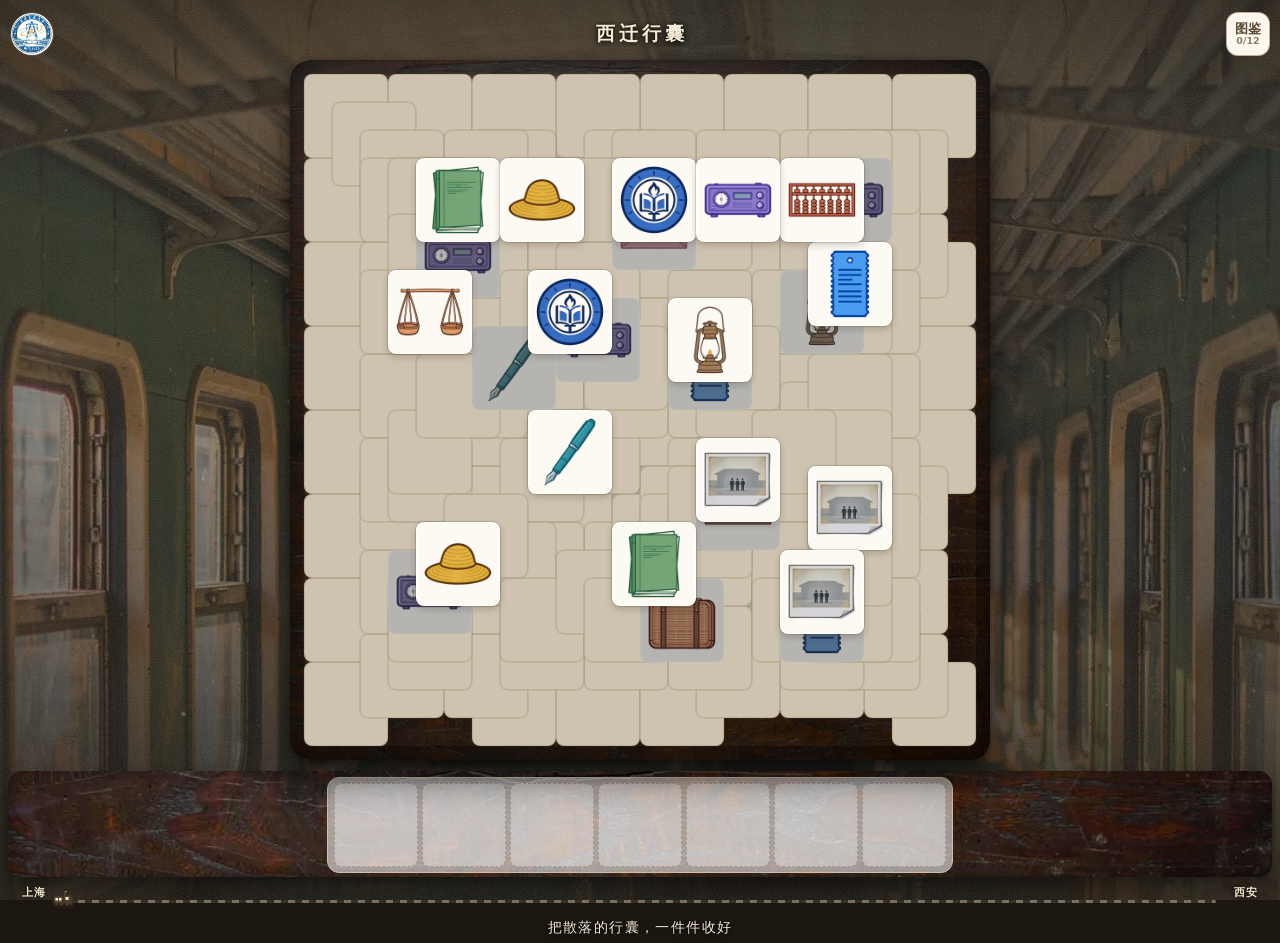
==== game/index.html @ 33beeb0f "牌面加一圈贴合物品的主色描边（从插画里取主色写入 ink 字段，近白的自动压暗）；用 inset box-shadow 实现不改变牌位；版本 v17" ====
<!DOCTYPE html>
<html lang="zh-CN">
<head>
  <meta charset="UTF-8">
  <!-- 手机竖屏优先：宽度自适应，禁止放大缩小导致的诡异布局 -->
  <meta name="viewport" content="width=device-width, initial-scale=1.0, viewport-fit=cover">
  <meta name="theme-color" content="#f3ece2">
  <title>西迁行囊 · 三消小游戏</title>
  <!-- 相对路径引用，所以双击 index.html（file://）和放到静态托管上都能用 -->
  <link rel="stylesheet" href="style.css?v=2026-10-11-17">
</head>
<body>

  <!-- ============ 背景层：车厢照片 + 压暗 ============
       固定铺满整个视口（position: fixed），所以内容再多也不会把照片拉变形。
       两层分开写：photo 放照片，veil 放压暗渐变。
       都 pointer-events: none，不挡操作。 -->
  <div id="scene" aria-hidden="true">
    <div id="scenePhoto"></div>
    <div id="sceneVeil"></div>
  </div>

  <!-- ============ 氛围层：飘尘（JS 生成）============ -->
  <div id="atmos" aria-hidden="true"></div>

  <!-- ============ 页面主体：背景图 + 内容 都放在这一层里 ============
       这样背景可以用绝对定位铺满「内容区」，而不是铺满整个视口 ——
       车厢那种长透视图铺满整屏时，中间会被拉得很怪。 -->
  <div id="page">

  <!-- 顶部一行：左班徽 / 中标题 / 右图鉴按钮 -->
  <div id="topBar">
    <!-- 班级班徽（放 assets/class-badge.jpg；想换成别的图改 src 即可） -->
    <img id="classBadge" class="top-badge" src="assets/class-badge.jpg" alt="电气 2615 班徽" draggable="false">

    <h1 id="gameTitle" class="top-title">西迁行囊</h1>

    <button type="button" id="codexBtn" class="top-codex" title="西迁行囊图鉴">
      <span class="codex-btn-label">图鉴</span>
      <!-- 计数由 game.js 按 TILES.length 算好填进来，所以这里不写死 -->
      <span class="codex-btn-num" id="codexCount">0</span>
    </button>
  </div>

  <main id="app">
    <!-- 牌堆区，两层：
           #stage = 木质桌面（有内边距，四周露出木纹）
           #board = 牌的定位容器（和棋盘严格等大，牌都塞在这里面）
         牌是绝对定位的 DOM 节点，坐标按「格」算。 -->
    <div id="stage">
      <div id="board" aria-label="牌堆"></div>
    </div>

    <!-- 下方卡槽：按关卡配置的格子数（默认 7），按点击顺序从左往右排 -->
    <div id="slotsBar">
      <div id="slots" aria-label="卡槽"></div>
    </div>

    <!-- ============ 旅程进度条：上海 → 西安 ============
         每消掉一组牌，小火车往前挪一点；通关时鸣笛抵达。
         把「收集行李」变成「走完西迁路」，是主题沉浸感的主要来源。
         进度由 game.js 更新，这里只给结构。 -->
    <div id="journey" aria-label="西迁路程">
      <span class="journey-stop from">上海</span>
      <span class="journey-stop to">西安</span>
      <div id="journeyTrack"></div>
      <div id="journeyFill"></div>
      <div id="journeyTrain" aria-hidden="true">
        <!-- 一颗小火车头图标 -->
        <svg viewBox="0 0 44 30" fill="none" xmlns="http://www.w3.org/2000/svg">
          <rect x="2" y="11" width="17" height="12" rx="2" fill="#5a4a33"/>
          <rect x="5" y="14" width="5" height="5" rx="1" fill="#f3ece2"/>
          <rect x="12" y="14" width="5" height="5" rx="1" fill="#f3ece2"/>
          <rect x="21" y="9" width="16" height="14" rx="2" fill="#4a3d2a"/>
          <rect x="25" y="12" width="6" height="6" rx="1" fill="#f3ece2"/>
          <rect x="22" y="3" width="4" height="6" rx="1" fill="#4a3d2a"/>
          <circle cx="24" cy="2" r="2.4" fill="#5a4a33" opacity="0.6"/>
          <rect x="1" y="22" width="37" height="2.6" rx="1.2" fill="#4a3d2a"/>
          <circle cx="7" cy="26" r="3.2" fill="#4a3d2a"/>
          <circle cx="17" cy="26" r="3.2" fill="#4a3d2a"/>
          <circle cx="29" cy="26" r="3.6" fill="#4a3d2a"/>
          <circle cx="37" cy="26" r="2.6" fill="#4a3d2a"/>
          <!-- 车头冒的金色小火星，表示在往前走 -->
          <circle cx="26" cy="1" r="1.6" fill="#e8b23a" opacity="0.85"/>
        </svg>
      </div>
    </div>

    <!-- 主题小字：呼应一下主题，也把牌堆和下面的元素分开 -->
    <div id="subtitle">
      <p class="subtitle-sub">把散落的行囊，一件件收好</p>
    </div>

    <!-- 底部不再放「重新开始」按钮：
         去掉它之后主体才能整体居中，画面更干净。
         需要重开时：输掉/通关的弹窗里都有「再来一局」；
         中途想重开，刷新页面即可（进度本来就存在 sessionStorage 里）。 -->
  </main>

  </div><!-- /#page -->

  <!-- ============ 消牌知识点提示条（自动消失，不挡操作） ============ -->
  <div id="tipbar" class="tipbar" aria-live="polite">
    <span class="tipbar-tag">西迁知识点</span>
    <span id="tipText"></span>
  </div>

  <!-- ============ 在微信 / QQ 里打开时的引导遮罩 ============
       现实：微信和 QQ 的内置浏览器【不允许】网页自动跳到外部浏览器（scheme 被拦），
       而且它们的菜单位置各家版本都不一样（QQ 的部分版本右上角就没有「···」），
       所以给「点某个按钮」的固定引导是不靠谱的。
       这里改成【复制链接 + 把链接显示出来】：
         ① 点「复制链接」→ 复制成功就提示，失败就把链接显示出来让用户长按复制；
         ② 链接始终显示在下面，用户也可以长按手动选。
       点过按钮、或点了「就在这儿玩」之后就不再弹（存在 sessionStorage）。 -->
  <div id="escapeOverlay" class="modal" role="dialog" aria-modal="true">
    <div class="modal-card escape-card">
      <h2 id="escapeTitle">建议用浏览器打开</h2>
      <p id="escapeLead" class="escape-lead"></p>
      <p id="escapeHowto" class="escape-howto"></p>
      <p id="escapeUrl" class="escape-url" tabindex="0"></p>
      <p id="escapeHint" class="escape-hint"></p>
      <button type="button" id="escapeCopyBtn" class="btn btn-primary">复制链接</button>
      <button type="button" id="escapeSkipBtn" class="btn escape-skip">就在这儿玩</button>
    </div>
  </div>

  <!-- ============ 输 / 赢 / 答题复活 弹窗 ============ -->
  <div id="modal" class="modal" role="dialog" aria-modal="true">
    <div class="modal-card">
      <h2 id="modalTitle">提示</h2>
      <p id="modalHint"></p>

      <!-- 答题区：只有「答题复活」时才显示 -->
      <div id="quizBox" class="quiz-box" hidden>
        <p id="quizQuestion" class="quiz-question"></p>
        <div id="quizOptions" class="quiz-options"></div>
        <p id="quizResult" class="quiz-result"></p>
      </div>

      <button type="button" id="modalButton" class="btn btn-primary">再来一局</button>
    </div>
  </div>

  <!-- ============ 图鉴：全部物品（图片 + 名称 + 是否已解锁） ============ -->
  <!-- 用「右上角叉号」关闭，底部不放按钮；整页不可滚动（内容一屏放得下） -->
  <div id="codexModal" class="modal" role="dialog" aria-modal="true">
    <div class="modal-card codex-card">
      <button type="button" id="codexCloseBtn" class="modal-close" aria-label="关闭图鉴">×</button>
      <h2>西迁行囊图鉴</h2>
      <p class="codex-sub" id="codexSub">消除 3 张相同物品，即可解锁它的故事</p>
      <div id="codexGrid" class="codex-grid"></div>
    </div>
  </div>

  <!-- ============ 单个物品详情：图片 + 知识点 + 详细介绍 ============ -->
  <div id="detailModal" class="modal" role="dialog" aria-modal="true">
    <div class="modal-card detail-card">
      <button type="button" id="detailCloseBtn" class="modal-close" aria-label="关闭">×</button>
      <div id="detailPic" class="detail-pic"></div>
      <h2 id="detailTitle">物品</h2>
      <p id="detailKnowledge" class="detail-knowledge"></p>
      <p id="detailBody" class="detail-body"></p>
    </div>
  </div>

  <script src="tile-story.js?v=2026-10-11-17"></script>
  <script src="stats-config.js?v=2026-10-11-17"></script>
  <script src="stats.js?v=2026-10-11-17"></script>
  <script src="sfx.js?v=2026-10-11-17"></script>
  <script src="game.js?v=2026-10-11-17"></script>
  <!-- fx.js 放最后：它要在 game.js 定义完、页面元素都在之后再挂动效 -->
  <script src="fx.js?v=2026-10-11-17"></script>
</body>
</html>
---- game/style.css ----
/* ============================================================================
 * 西迁主题 · 羊了个羊式三消小游戏（第一版：框架版）样式
 * ----------------------------------------------------------------------------
 * 布局要点：
 *   1. 手机竖屏优先，宽度自适应，绝不出现横向滚动条（overflow-x: hidden + 尺寸由 JS 算）。
 *   2. 牌堆是 24×24 的虚拟棋盘，每张牌占 3×3 格，位置全部由整数格坐标算出。
 *   3. 每张牌都是普通 DOM 节点（div），不是 Canvas 画出来的，
 *      所以后期同学想换成图片，只要在 game.js 的 TILES 里填 img 就行。
 * ==========================================================================*/

/* ---------- 全局变量：--cell / --board / --slot 由 game.js 在运行时按屏幕算好 ---------- */
:root {
  /* --vh 由 game.js 写入「真实可见高度」。
     单独开一个变量是为了绕开各浏览器 100vh 口径不一致的老问题 ——
     手机自带浏览器和 QQ/微信内置 WebView 上报的视口高度能差几十像素。 */
  --vh: 100vh;
  --cell: 16px;                      /* 一个虚拟格子的边长（运行时覆盖） */
  --board: 384px;                    /* 棋盘总边长 = cell × 24 */
  --slot: 16px;                      /* 卡槽里一格的边长 */
  --slot-tile: 48px;                 /* 卡槽里一张牌的边长 = slot × 3 */
  --slots: 7;                        /* 卡槽格子数 */
  --font-board: 14px;
  --font-slot: 14px;

  --bg: #f3ece2;
  --bg-2: #e6dccd;
  --ink: #3b3226;
  --ink-soft: #8a7d69;
  --line: #cdbfa8;
  --accent: #b5563f;
}

* { box-sizing: border-box; }

html, body {
  margin: 0;
  padding: 0;
}

html {
  height: 100%;
}

body {
  /* 手机上不出现横向滚动条 */
  overflow-x: hidden;
  /* 底色改深：背景马上要换成实拍车厢照片，浅奶油底会显脏
     （照片加载前的一瞬间也会闪一下深色，比闪白舒服） */
  background: #1c1710;
  color: var(--ink);
  font-family: "PingFang SC", "Hiragino Sans GB", "Microsoft YaHei", "Heiti SC", system-ui, sans-serif;
  -webkit-text-size-adjust: 100%;
  -webkit-tap-highlight-color: transparent;
  display: flex;
  flex-direction: column;
  /* 用「真实可见高度」，不用 100%（各浏览器口径不一，QQ 内置浏览器尤其明显） */
  min-height: var(--vh, 100vh);
  /* 底部给手机「小白条」和内置浏览器工具栏留安全距离 */
  padding-bottom: env(safe-area-inset-bottom, 0px);
  /* 允许纵向滚动（屏幕特别矮时），但不会横向滚 */
  overflow-y: auto;
}

/* ---------- 顶部一行：左班徽 / 中标题 / 右图鉴按钮 ----------
 * 布局用「两侧固定宽度 + 中间自适应」：
 *   班徽和按钮都是 44×44，所以 title 只要 text-align:center 就正好落在屏幕正中，
 *   不会因为左右内容宽度不同而偏。
 * ------------------------------------------------------------------------ */
#topBar {
  flex: 0 0 auto;
  display: flex;
  align-items: center;
  gap: 8px;
  /* 留白收窄到 12px：背景换成实拍照片后，多露一点背景更沉浸 */
  padding: 12px 10px 2px;
}

/* 班徽：和右边的图鉴按钮同尺寸，形成对称 */
.top-badge {
  flex: 0 0 auto;
  width: 44px;
  height: 44px;
  border-radius: 50%;
  object-fit: cover;
  display: block;
  /* 班徽是蓝金配色，和页面的奶油底色不一个色系。
     这里做两件轻处理，让它融进背景但不失去「徽章」的质感：
       · 轻微降饱和 + 加一点点暖（sepia），让蓝不那么跳
       · 加一圈极淡的暖色描边，把它和背景分开，免得糊在一起
     想让它更鲜艳：把 saturate 调回 1、sepia 调回 0。 */
  filter: saturate(0.85) sepia(0.12) brightness(0.99);
  border: 1px solid rgba(140, 118, 86, 0.30);
  box-shadow: 0 1px 4px rgba(90, 74, 51, 0.16);
}

.top-title {
  flex: 1 1 auto;
  margin: 0;
  min-width: 0;
  text-align: center;
  font-size: 19px;
  font-weight: 700;
  letter-spacing: 0.20em;
  /* 用了 letter-spacing 后最后一个字右边会多出间距，补一个同等 text-indent 保持居中 */
  text-indent: 0.20em;
  /* 深色照片背景上改暖白 + 阴影 */
  color: #f6ecd6;
  text-shadow: 0 2px 10px rgba(0, 0, 0, 0.85), 0 0 3px rgba(0, 0, 0, 0.6);
  white-space: nowrap;
  overflow: hidden;
  text-overflow: ellipsis;
}

/* 图鉴按钮：做成方形，尺寸和班徽完全一致 */
.top-codex {
  flex: 0 0 auto;
  width: 44px;
  height: 44px;
  display: flex;
  flex-direction: column;
  align-items: center;
  justify-content: center;
  gap: 1px;
  padding: 0;
  font-family: inherit;
  border-radius: 12px;
  color: #5a4a33;
  background: #fdf8ee;
  border: 1px solid rgba(140, 118, 86, 0.55);
  box-shadow: 0 1px 3px rgba(90, 74, 51, 0.14);
  cursor: pointer;
  touch-action: manipulation;
}
.top-codex:active { transform: translateY(1px); }

.top-codex .codex-btn-label {
  font-size: 13px;
  font-weight: 700;
  line-height: 1;
}

.top-codex .codex-btn-num {
  font-size: 9.5px;
  font-weight: 600;
  line-height: 1;
  color: #8a7d69;
}

/* ---------- 主体：吃掉顶栏之下的剩余空间，卡片区在其中垂直居中 ---------- */
#app {
  /* flex: 1 1 auto —— 这是居中的前提。
   * 它让 #app 拿到「#page 高度 − 顶栏高度」的确定空间，
   * 于是 justify-content: center 才真的有东西可以分配。
   * （若写成 0 0 auto，高度就等于内容高度，居中写多少都不生效。） */
  flex: 1 1 auto;
  display: flex;
  flex-direction: column;
  align-items: center;
  justify-content: center;
  padding: 0 8px 6px;
}

/* ---------- 牌堆区（24×24 虚拟棋盘） ---------- */
#stage {
  position: relative;
  width: var(--board);
  height: var(--board);
  margin: 2px auto 8px;    /* 下面留一点，牌堆整体就偏上 */
  /* 棋盘底纹：格子淡淡的线，帮助看清「谁压着谁」都落在格线上 */
  background-image:
    linear-gradient(to right, rgba(120, 105, 80, 0.10) 1px, transparent 1px),
    linear-gradient(to bottom, rgba(120, 105, 80, 0.10) 1px, transparent 1px);
  background-size: var(--cell) var(--cell);
  background-position: -1px -1px; /* 让格线落在整格边界上 */
  background-color: rgba(255, 255, 255, 0.28);
  border-radius: 10px;
  /* 牌最多只占 24 格，这里裁掉描边溢出的一点点，保证页面绝对不出现横向滚动条 */
  overflow: hidden;
}

/* ---------- 牌堆和按钮之间的空隙：放一句主题小字 ---------- */
/* 小字只占自己那点高度，紧跟在卡槽下面（不抢剩余空间）。
   剩余高度全部留给底部按钮区 → 按钮稳在屏幕底部，小字也就贴近牌堆了。 */
#subtitle {
  flex: 0 0 auto;
  display: flex;
  flex-direction: column;
  align-items: center;
  padding: 4px 0 0;
}

#subtitle .subtitle-sub {
  margin: 0;
  font-size: 14px;
  letter-spacing: 0.10em;
  /* 深色照片背景上，原来的深棕字看不清 → 改成暖白 + 阴影 */
  color: #f2e8d4;
  text-shadow: 0 2px 8px rgba(0, 0, 0, 0.8), 0 0 2px rgba(0, 0, 0, 0.6);
}

/* ---------- 一张牌 ---------- */
.tile {
  border-radius: 8px;
  display: flex;
  align-items: center;
  justify-content: center;
  overflow: hidden;
  cursor: pointer;
  user-select: none;
  -webkit-user-select: none;
  /* 牌面：白底 + 描边 + 投影，堆叠时层次清楚。
     注意：描边用 box-shadow 而不是 outline —— outline 会画在盒子外面，
     靠边的牌就会把页面撑出横向滚动条。 */
  background: #fff;
  border: 1px solid rgba(255, 255, 255, 0.92);
  box-shadow: 0 0 0 1px rgba(60, 45, 25, 0.16), 0 2px 4px rgba(60, 45, 25, 0.20);
  transition: opacity 0.12s linear, transform 0.12s ease-out;
  touch-action: manipulation;
  will-change: opacity;
  box-sizing: border-box;
}

.tile.on-board {
  position: absolute;
  padding: 2px;
}

/* 牌上的文字（占位素材用） */
.tile-label {
  font-size: var(--font-board);
  font-weight: 700;
  line-height: 1.02;
  color: #fff;
  text-shadow: 0 1px 2px rgba(0, 0, 0, 0.35);
  text-align: center;
  letter-spacing: 0;
  padding: 0;
  pointer-events: none;  /* 点击永远交给 .tile 本身 */
  word-break: break-all;
  /* 名字太长的（三个字）允许缩一点，别把牌面撑破 */
  max-width: 100%;
}

/* 以后换成真实图片时用的样式（img 有值就走这条路） */
.tile-img {
  width: 100%;
  height: 100%;
  object-fit: contain;
  pointer-events: none;
  display: block;
}

/* ---------- 有真实图片的牌 ----------
 * 牌面改成【图片铺满整张牌】：
 *   · 去掉 2px 内边距 —— 插画自己带圆形/方形外形轮廓，再缩一圈会显小
 *   · object-fit: contain 保证不裁切不变形（图片是 512×512 正方形，牌也是方的）
 *   · 底色留白，让插画的描边和牌的圆角自然过渡，看起来像一张印好的卡片
 * 没图的牌（理论上不会有了）仍然走「色块 + 文字」那条路。 */
.tile.has-img {
  padding: 0;
  background: #fdfaf3;
  /* 【一圈贴合物品颜色的描边】
   * 颜色由 JS 按物品本色写进 --tile-ink（见 createTileNode）。
   * 用 inset 的 box-shadow 而不是 border ——
   * border 会改变盒子尺寸，牌的坐标是按格算的，会错位；
   * box-shadow 不占空间，牌位一点不动。
   * 三层叠起来：
   *   内圈 2px 本色   → 这一圈的"标识"作用
   *   细描边          → 把色圈和纸白底分开，颜色更"跳"
   *   下投影          → 保留原来的立体感 */
  box-shadow:
    inset 0 0 0 2px var(--tile-ink, rgba(140, 122, 95, 0.45)),
    0 0 0 1px rgba(70, 55, 35, 0.28),
    0 2px 4px rgba(60, 45, 25, 0.22);
}
.tile.has-img .tile-img {
  /* 插画本身在画布里只占约 80%，再留 5% 内边距就显小了。
   * 这里放大到 104%、边距收到 1%，让图案把牌面撑满；
   * 保留 1% 是为了防止圆形插画（校徽）的边缘被牌的圆角切掉。 */
  padding: 1%;
  transform: scale(1.04);
  box-sizing: border-box;
}
/* ---------- 有插画的牌 + 半透明档 ----------
 * 原来是「淡色底 + 图案」叠在一起，插画和色底互相干扰，看着发糊。
 * 现在改成：有插画的牌在「快能点」这档【只用图案变暗】表达，
 * 底下的色底直接不画 —— 插画本身已经足够辨认，
 * 玩家仍然能看出"这是什么、还差一步"，但画面干净得多。
 * （牌背那一档照旧把图案整个藏掉，见下面的 .deep-blocked） */
.tile.has-img.blocked {
  opacity: 1;
  filter: brightness(0.72) saturate(0.55);
  background: #fdfaf3 !important;
}

/* ---------- 被压住的牌：分两档，都是为了「一眼看出点不了 + 画面不乱」 ---------- */

/* 第一档：只被 1 张牌压住 → 半透明
   还看得清是什么图案，玩家能提前规划；但明显暗下去，一眼知道现在点不了。 */
.tile.blocked {
  opacity: 0.82;
  filter: grayscale(0.15) brightness(0.97);
  box-shadow: none;
  cursor: not-allowed;
  pointer-events: none;
}

/* 第二档：被 2 张以上压住 → 素色牌背
   图案和文字全部盖掉，只留一块比棋盘背景【略深一点】的暖色方块。
   为什么不用深色：深色牌背一下就把画面压黑了，很突兀；
   跟背景同一色系、只深一档，才像「盖住的牌」而不是「挖了个洞」。
   注意必须完全不透明 —— 半透明的话底下的牌会透上来，一层层糊成一片。 */
.tile.deep-blocked {
  opacity: 1 !important;
  filter: none;
  background: #cec3af !important;                        /* 比棋盘底 #f3ece2 深一档 */
  border: 1px solid rgba(140, 122, 95, 0.28);
  box-shadow: 0 0 0 1px rgba(120, 104, 80, 0.14);
  cursor: not-allowed;
  pointer-events: none;
}
/* 牌背上的图案/文字：直接隐形 */
.tile.deep-blocked .tile-label,
.tile.deep-blocked .tile-img {
  visibility: hidden;
}

/* 在卡槽里的牌 */
.tile.in-slot {
  position: relative;
  width: var(--slot-tile);
  height: var(--slot-tile);
  flex: 0 0 auto;
  padding: 2px;
  cursor: default;
}

/* 消掉时的小动画（很轻，不做复杂动画） */
.tile.clearing {
  transform: scale(0.55);
  opacity: 0;
}

/* ---------- 卡槽区：7 格 ---------- */
#slotsBar {
  flex: 0 0 auto;
  margin-top: 2px;                /* 只占自己那点高度，剩余高度交给下面的小字区 */
  width: 100%;
  /* 卡槽也放在木桌上：和牌堆用同一张木纹，视觉上是一张桌子 */
  background-color: #4a3320;
  background-image: url("assets/table-wood.webp");
  background-size: cover;
  background-position: center 65%;
  border-radius: 14px;
  box-shadow: 0 8px 18px rgba(0, 0, 0, 0.45), inset 0 0 22px rgba(0, 0, 0, 0.4);
  display: flex;
  flex-direction: column;
  align-items: center;
  justify-content: center;
  padding: 6px 0 4px;
}

#slots {
  display: flex;
  flex-wrap: nowrap;
  align-items: center;
  justify-content: center;
  gap: 4px;
  padding: 5px 6px;
  background: rgba(255, 255, 255, 0.55);
  border: 1px solid var(--line);
  border-radius: 12px;
  box-shadow: 0 2px 6px rgba(60, 45, 25, 0.10);
  /* 7 格固定宽度，随格子大小缩放，永远不撑破屏幕 */
  width: calc(var(--slot-tile) * var(--slots) + 4px * (var(--slots) - 1) + 14px);
  max-width: 100%;
}

/* 卡槽里的空位（虚线小方块），让玩家知道还剩几格 */
.slot-placeholder {
  flex: 0 0 auto;
  width: var(--slot-tile);
  height: var(--slot-tile);
  border: 1px dashed rgba(120, 105, 80, 0.45);
  border-radius: 8px;
  background: rgba(255, 255, 255, 0.35);
}



.btn {
  /* 可点区域不小于 44×44 像素 */
  min-height: 44px;
  min-width: 132px;
  padding: 10px 22px;
  font-size: 16px;
  font-family: inherit;
  font-weight: 600;
  color: #fff;
  background: var(--accent);
  border: none;
  border-radius: 10px;
  box-shadow: 0 2px 6px rgba(60, 45, 25, 0.25);
  cursor: pointer;
  touch-action: manipulation;
}

.btn:active {
  transform: translateY(1px);
  box-shadow: 0 1px 3px rgba(60, 45, 25, 0.25);
}

.btn-primary {
  background: #3f6fb5;
}

/* ---------- 弹窗（输 / 赢） ---------- */
.modal {
  position: fixed;
  inset: 0;
  display: none;
  align-items: center;
  justify-content: center;
  padding: 20px;
  background: rgba(35, 28, 18, 0.45);
  z-index: 9000;
}

.modal.show {
  display: flex;
}

.modal-card {
  position: relative;              /* 右上角叉号的定位基准 */
  width: 100%;
  max-width: 320px;
  background: #fffdf8;
  border-radius: 16px;
  padding: 22px 20px 18px;
  text-align: center;
  box-shadow: 0 10px 30px rgba(30, 22, 12, 0.30);
}

.modal-card h2 {
  margin: 0 0 10px;
  font-size: 20px;
  color: var(--ink);
}

.modal-card p {
  margin: 0 0 18px;
  font-size: 14px;
  line-height: 1.6;
  color: var(--ink-soft);
}

/* ============================================================================
 * 西迁主题相关：图鉴入口 / 知识点提示条 / 答题复活 / 图鉴 / 物品详情
 * ==========================================================================*/


/* ---------- 消牌知识点提示条（底部浮出，自动收起） ---------- */
.tipbar {
  position: fixed;
  left: 8px;
  right: 8px;
  bottom: 10px;
  z-index: 8000;
  display: flex;
  align-items: flex-start;
  gap: 8px;
  padding: 10px 12px;
  background: rgba(59, 50, 38, 0.94);
  color: #fdf8ee;
  border-radius: 12px;
  font-size: 13px;
  line-height: 1.5;
  box-shadow: 0 6px 18px rgba(30, 22, 12, 0.28);
  /* 默认藏起来，加 .show 才滑出来 */
  opacity: 0;
  transform: translateY(14px);
  pointer-events: none;
  transition: opacity 0.22s ease, transform 0.22s ease;
}
.tipbar.show {
  opacity: 1;
  transform: translateY(0);
}
.tipbar-tag {
  flex: 0 0 auto;
  padding: 1px 6px;
  font-size: 11px;
  font-weight: 700;
  color: #4a3f2e;
  background: #e8c97a;
  border-radius: 5px;
  white-space: nowrap;
}

/* ---------- 答题复活 ---------- */
.quiz-box {
  margin: 0 0 16px;
  text-align: left;
}
.quiz-question {
  margin: 0 0 10px;
  font-size: 14px;
  font-weight: 600;
  line-height: 1.5;
  color: var(--ink) !important;
}
.quiz-options {
  display: flex;
  flex-direction: column;
  gap: 7px;
}
.quiz-option {
  width: 100%;
  min-height: 40px;
  padding: 8px 12px;
  font-family: inherit;
  font-size: 13px;
  text-align: left;
  color: var(--ink);
  background: #fff;
  border: 1px solid var(--line);
  border-radius: 9px;
  cursor: pointer;
  touch-action: manipulation;
}
.quiz-option:active { transform: translateY(1px); }
.quiz-option.locked { cursor: default; }
.quiz-option.right {
  background: #e6f3e6;
  border-color: #5a8f5a;
  color: #2f5a2f;
  font-weight: 700;
}
.quiz-option.wrong {
  background: #fbe9e9;
  border-color: #b5563f;
  color: #8a3a2a;
}
.quiz-result {
  display: none;
  margin: 10px 0 0 !important;
  padding: 9px 10px;
  font-size: 12.5px;
  line-height: 1.6;
  color: #4a3f2e !important;
  background: #f6efe0;
  border-left: 3px solid #c9a227;
  border-radius: 6px;
}
.quiz-result.show { display: block; }

/* ---------- 图鉴：右上角叉号关闭，整页不可滚动 ---------- */

/* 右上角的叉：绝对定位在卡片右上角，比底部按钮更省地方 */
.modal-close {
  position: absolute;
  top: 6px;
  right: 6px;
  width: 34px;
  height: 34px;
  display: flex;
  align-items: center;
  justify-content: center;
  padding: 0;
  font-family: inherit;
  font-size: 22px;
  line-height: 1;
  color: #8a7d69;
  background: transparent;
  border: 0;
  border-radius: 50%;
  cursor: pointer;
  touch-action: manipulation;
}
.modal-close:active {
  background: rgba(120, 105, 80, 0.12);
}

.codex-card {
  position: relative;              /* 给右上角叉号做定位基准 */
  max-width: 360px;
  max-height: 90vh;
  /* 关键：整页不滚动。内容靠缩小排版塞进一屏，而不是让玩家上下滑 */
  display: flex;
  flex-direction: column;
  overflow: hidden;
}
.codex-sub {
  margin: -4px 0 12px !important;
  font-size: 12px;
}
.codex-grid {
  flex: 1 1 auto;
  min-height: 0;
  display: grid;
  grid-template-columns: repeat(3, 1fr);
  grid-auto-rows: min-content;
  gap: 9px;
  margin: 0;
  overflow: hidden;                /* 不放滚动条 */
  align-content: start;
}
.codex-cell {
  display: flex;
  flex-direction: column;
  align-items: center;
  gap: 4px;
  padding: 6px 4px 7px;
  background: #f7f2e8;
  border: 1px solid var(--line);
  border-radius: 10px;
  cursor: pointer;
}
.codex-cell:active { transform: translateY(1px); }
.codex-cell.locked {
  cursor: default;
  opacity: 0.55;
  filter: grayscale(1);
}
.codex-art {
  width: 100%;
  aspect-ratio: 1 / 1;
  display: flex;
  align-items: center;
  justify-content: center;
  border-radius: 8px;
  overflow: hidden;
  background: #cec3af;
}
.codex-art img {
  width: 100%;
  height: 100%;
  object-fit: contain;
  display: block;
}
/* 没有图片时的占位文字 */
.art-label {
  padding: 0 2px;
  font-size: 11px;
  font-weight: 700;
  color: #fff;
  text-align: center;
  line-height: 1.15;
  text-shadow: 0 1px 2px rgba(0, 0, 0, 0.35);
  word-break: break-all;
}
.art-locked {
  font-size: 26px;
  font-weight: 400;
  opacity: 0.75;
}
.codex-name {
  font-size: 12px;
  font-weight: 600;
  color: var(--ink);
}

/* ---------- 单个物品详情 ---------- */
.detail-card {
  position: relative;              /* 同样用右上角叉号关闭 */
  max-width: 340px;
  max-height: 86vh;
  overflow-y: auto;                /* 详情文字可能长，这一层允许滚动 */
}
.detail-pic {
  margin: 0 auto 12px;
}
.detail-art {
  width: 132px;
  height: 132px;
  margin: 0 auto;
  display: flex;
  align-items: center;
  justify-content: center;
  border-radius: 12px;
  overflow: hidden;
  background: #cec3af;
  box-shadow: 0 2px 8px rgba(60, 45, 25, 0.16);
}
.detail-art img {
  width: 100%;
  height: 100%;
  object-fit: contain;
  display: block;
}
.detail-art .art-label {
  font-size: 17px;
}
.detail-knowledge {
  margin: 0 0 12px !important;
  padding: 9px 11px;
  font-size: 13px !important;
  font-weight: 600;
  line-height: 1.6;
  color: #4a3f2e !important;
  background: #f6efe0;
  border-left: 3px solid #c9a227;
  border-radius: 6px;
  text-align: left;
}
.detail-body {
  margin: 0 0 16px !important;
  font-size: 12.5px !important;
  line-height: 1.75 !important;
  color: var(--ink-soft) !important;
  text-align: left;
  white-space: pre-wrap;        /* 让「出处」那段换行生效 */
}

/* ---------- 屏幕特别矮的情况（比如手机横屏）：把卡槽和文字行压缩，给牌堆让出高度 ---------- */
@media (max-height: 640px) {
  #topBar { padding: 10px 10px 0; }
  .top-badge, .top-codex { width: 38px; height: 38px; }
  .top-title { font-size: 16px; letter-spacing: 0.14em; text-indent: 0.14em; }
  #slotsBar { padding: 3px 0; }
  #subtitle { padding: 2px 0 4px; min-height: 24px; }
  #subtitle .subtitle-sub { display: none; }   /* 太矮就不显示这行小字 */
  #stage { margin-bottom: 6px; }
  /* 图鉴：格子缩小，保证一屏放得下、不用滚 */
  .codex-grid { gap: 6px; }
  .codex-card { max-height: 94vh; }
}

/* ---------- 屏幕很窄：字号再收一点 ---------- */
@media (max-width: 360px) {
  .top-badge, .top-codex { width: 38px; height: 38px; }
  .top-title { font-size: 16px; letter-spacing: 0.12em; text-indent: 0.12em; }
  .top-codex .codex-btn-label { font-size: 12px; }
}

@media (max-width: 340px) {
  .btn { min-width: 118px; padding: 10px 16px; font-size: 15px; }
  #subtitle .subtitle-sub { font-size: 12.5px; }
}

/* ============================================================================
 * 微信 / QQ 引导遮罩
 * ----------------------------------------------------------------------------
 * 为什么需要它：微信和 QQ 的内置浏览器不让网页自动跳到系统浏览器
 * （它们的工具栏还会把页面挤矮一点），只能在页面里教用户手动切过去。
 * ==========================================================================*/
.escape-card {
  max-width: 320px;
}
.escape-lead {
  margin: 0 0 12px !important;
  font-size: 13.5px;
  line-height: 1.65;
  color: var(--ink) !important;
  text-align: left;
}
.escape-howto {
  margin: 0 0 8px !important;
  font-size: 13px;
  line-height: 1.6;
  color: var(--ink-soft) !important;
  text-align: left;
}
/* 链接本身要能被看见、被长按选中 —— 这是「复制失败」时的保底路径 */
.escape-url {
  margin: 0 0 10px !important;
  padding: 10px 11px;
  text-align: left;
  background: #fff8e8;
  border: 1px dashed #c9a227;      /* 虚线框 + 提示文字 = 一眼看出「这里能长按复制」 */
  border-radius: 8px;
  font-size: 12.5px;
  line-height: 1.5;
  color: #6b5426 !important;
  word-break: break-all;           /* 长链接要能折行，不能撑破卡片 */
  -webkit-user-select: text;       /* 允许长按选中 */
  user-select: text;
  -webkit-touch-callout: default;  /* iOS 长按要弹出复制菜单，别被禁掉 */
  cursor: text;
}
/* 在链接下面补一行小字，明确告诉用户可以长按 */
.escape-url::after {
  content: '↑ 长按上面这行也能手动复制';
  display: block;
  margin-top: 6px;
  font-size: 11.5px;
  color: #8a7d69;
  -webkit-user-select: none;
  user-select: none;
}
.escape-hint {
  display: none;
  margin: 0 !important;
  font-size: 12.5px;
  line-height: 1.55;
  text-align: left;
}
.escape-hint.ok {
  display: block;
  color: #2f5a2f !important;
}
.escape-hint.warn {
  display: block;
  color: #8a3a2a !important;
}
.escape-skip {
  margin-top: 10px;
  background: transparent;
  color: var(--ink-soft);
  box-shadow: none;
  border: 1px solid var(--line);
  min-height: 40px;
  font-size: 14px;
}

/* ---------- 构建号标记（只在 ?debug=1 时出现） ---------- */
#buildStamp {
  position: fixed;
  top: 2px;
  right: 6px;
  z-index: 9999;
  padding: 3px 8px;
  font-size: 11px;
  font-weight: 700;
  color: #fff;
  background: rgba(20, 15, 8, 0.85);
  border-radius: 6px;
  pointer-events: none;
}


/* ============================================================================
 * 氛围与动效（视觉沉浸感）
 * ----------------------------------------------------------------------------
 * 这一整块只做「好看」，不参与任何游戏逻辑判断。
 * 全部用 CSS 实现，零素材、零依赖，file:// 下也能跑。
 * 注意：牌堆的层级/遮挡判定和这里无关，改这里不会影响可玩性。
 * ==========================================================================*/

/* ---------- ① 背景：纸纹 + 暗角 + 飘尘 + 火车剪影 ---------- */
/* 飘尘层和火车层都放在最底下（z-index 负值），不参与交互 */
#atmos {
  position: fixed;
  inset: 0;
  z-index: 0;
  overflow: hidden;
  pointer-events: none;
}

/* 纸纹：用内联 SVG 的噪点做纸张颗粒感（零素材） */
#atmos::before {
  content: '';
  position: absolute;
  inset: 0;
  opacity: 0.55;
  background-image: url("data:image/svg+xml,%3Csvg xmlns='http://www.w3.org/2000/svg' width='160' height='160'%3E%3Cfilter id='n'%3E%3CfeTurbulence type='fractalNoise' baseFrequency='0.85' numOctaves='3'/%3E%3CfeColorMatrix type='saturate' values='0'/%3E%3C/filter%3E%3Crect width='160' height='160' filter='url(%23n)' opacity='0.35'/%3E%3C/svg%3E");
  mix-blend-mode: multiply;
}

/* 暗角：四角压暗，视线自然集中到牌堆 */
#atmos::after {
  content: '';
  position: absolute;
  inset: 0;
  background: radial-gradient(ellipse 92% 78% at 50% 44%,
    rgba(120, 100, 70, 0) 0%,
    rgba(120, 100, 70, 0) 52%,
    rgba(96, 78, 52, 0.10) 78%,
    rgba(80, 64, 42, 0.20) 100%);
}

/* 飘尘/光斑：十几个极淡的光点缓慢上浮 */
.dust {
  position: absolute;
  border-radius: 50%;
  background: radial-gradient(circle, rgba(255, 246, 222, 0.95) 0%, rgba(255, 246, 222, 0) 70%);
  animation-name: dustFloat;
  animation-timing-function: linear;
  animation-iteration-count: infinite;
}
@keyframes dustFloat {
  from { transform: translateY(0) scale(1); opacity: 0; }
  12%  { opacity: 0.75; }
  80%  { opacity: 0.45; }
  to   { transform: translateY(-46vh) scale(1.35); opacity: 0; }
}

/* ---------- ② 牌堆区：木质桌面 + 做旧卡面边框 ----------
 * 结构是三层：
 *   #stage          → 木纹桌面（牌就摆在木头上）
 *   #stage::before  → 内侧压暗，让木纹沉下去，突出牌面
 *   #stage::after   → 做旧卡面（透明 PNG，垫在牌【下面】）
 * 注意 ::after 是卡框，必须 z-index: 0 且牌在上层（.tile 的 z-index ≥ 10），
 * 否则卡框会盖住牌。 */
#stage {
  background-color: #4a3320;
  background-image: url("assets/table-wood.webp");
  background-size: cover;
  background-position: center;
  background-repeat: no-repeat;
  border-radius: 20px;
  overflow: hidden;
  /* 桌子上的投影 + 一点点胶片感外发光 */
  box-shadow:
    0 18px 36px rgba(0, 0, 0, 0.55),
    0 2px 8px rgba(0, 0, 0, 0.4);
}
/* 内侧压暗：木纹静下来，牌面才跳出来 */
#stage::before {
  content: '';
  position: absolute;
  inset: 0;
  z-index: 0;
  border-radius: inherit;
  pointer-events: none;
  background: radial-gradient(ellipse 82% 76% at 50% 42%,
    rgba(20, 12, 4, 0.34) 0%,
    rgba(20, 12, 4, 0.48) 58%,
    rgba(14, 8, 3, 0.68) 100%);
  box-shadow: inset 0 0 34px rgba(0, 0, 0, 0.55);
}


/* ---------- ③ 开局落位动画：牌从上层往下逐张落下 ---------- */
/* JS 给每张牌设了 --drop-delay / --drop-from，这里只负责动画 */
@keyframes tileDrop {
  from {
    transform: translateY(var(--drop-from, -26px)) scale(0.82);
    opacity: 0;
  }
  60% { opacity: 1; }
  to {
    transform: translateY(0) scale(1);
    opacity: 1;
  }
}
#stage.dropping .tile {
  animation: tileDrop 0.42s cubic-bezier(0.22, 1.1, 0.36, 1) backwards;
  animation-delay: var(--drop-delay, 0s);
}
/* 静止态不能被动画残留的 transform 影响布局 */
#stage:not(.dropping) .tile { transform: none; }

/* ---------- ④ 按压反馈 ---------- */
.tile.on-board:active {
  transform: scale(0.94);
  filter: brightness(0.95);
}
/* 能点的牌轻微「浮起」，暗示可以点（只作用于能点的那一档） */
.tile.on-board:not(.blocked):not(.deep-blocked) {
  box-shadow: 0 0 0 1px rgba(60, 45, 25, 0.16), 0 3px 7px rgba(60, 45, 25, 0.24);
}

/* ---------- ⑤ 消除粒子 ---------- */
.tile-particle {
  position: fixed;
  z-index: 60;
  border-radius: 2px;
  pointer-events: none;
  animation: particleFly 0.62s cubic-bezier(0.2, 0.7, 0.3, 1) forwards;
}
@keyframes particleFly {
  from {
    transform: translate(0, 0) scale(1) rotate(0deg);
    opacity: 1;
  }
  to {
    transform: translate(var(--px), var(--py)) scale(0.25) rotate(var(--prot));
    opacity: 0;
  }
}

/* 消三张时牌面本身的「闪一下」 */
.tile.clearing.blast { animation: tileBlast 0.24s ease-out forwards; }
@keyframes tileBlast {
  0%   { transform: scale(1.16); filter: brightness(1.35); }
  100% { transform: scale(0.6); filter: brightness(1.1); opacity: 0; }
}

/* ---------- ⑥ 失败震屏 ---------- */
@keyframes screenShake {
  0%, 100% { transform: translate(0, 0); }
  15% { transform: translate(-7px, 3px) rotate(-0.35deg); }
  30% { transform: translate(6px, -4px) rotate(0.3deg); }
  45% { transform: translate(-5px, 2px); }
  60% { transform: translate(4px, -2px); }
  80% { transform: translate(-2px, 1px); }
}
body.shaking #app { animation: screenShake 0.46s ease-out; }

/* 通关时的金色涟漪 */
.win-flash {
  position: fixed;
  inset: 0;
  z-index: 70;
  pointer-events: none;
  background: radial-gradient(circle at 50% 46%,
    rgba(255, 232, 170, 0.85) 0%,
    rgba(255, 214, 120, 0.45) 26%,
    rgba(255, 200, 90, 0) 62%);
  animation: winFlash 0.8s ease-out forwards;
}
@keyframes winFlash {
  from { opacity: 0; transform: scale(0.4); }
  35%  { opacity: 1; }
  to   { opacity: 0; transform: scale(1.5); }
}

/* ---------- ⑦ 连消飘字 ---------- */
.combo-pop {
  position: fixed;
  z-index: 80;
  pointer-events: none;
  font-weight: 800;
  letter-spacing: 0.06em;
  color: #f6d98a;
  text-shadow: 0 2px 8px rgba(90, 60, 10, 0.55), 0 0 18px rgba(255, 210, 120, 0.55);
  animation: comboPop 0.85s ease-out forwards;
}
@keyframes comboPop {
  0%   { transform: translate(-50%, 0) scale(0.7); opacity: 0; }
  22%  { transform: translate(-50%, -14px) scale(1.12); opacity: 1; }
  70%  { opacity: 1; }
  100% { transform: translate(-50%, -46px) scale(1); opacity: 0; }
}

/* ---------- ⑧ 旅程进度条：上海 → 西安 ---------- */
#journey {
  flex: 0 0 auto;
  /* 必须 align-self: stretch —— #app 是 align-items:center，
     不加这句它就会按内容宽度收缩，两端的「上海/西安」会挤到中间重叠。 */
  align-self: stretch;
  position: relative;
  margin: 8px 14px 0;
  height: 30px;
}
/* 轨道：两端各留出站名的宽度，免得车头/标签压到字上 */
#journeyTrack {
  position: absolute;
  left: 42px;
  right: 42px;
  top: 15px;
  height: 3px;
  border-radius: 2px;
  background:
    repeating-linear-gradient(90deg,
      rgba(240, 226, 198, 0.44) 0 7px,
      rgba(240, 226, 198, 0.12) 7px 14px);
}
/* 已走过的部分 */
#journeyFill {
  position: absolute;
  left: 42px;
  top: 15px;
  height: 3px;
  width: 0%;
  border-radius: 2px;
  background: linear-gradient(90deg, #c9a227, #b5563f);
  transition: width 0.45s cubic-bezier(0.3, 0.9, 0.3, 1);
}
/* 两端站名 */
.journey-stop {
  position: absolute;
  top: 0;
  font-size: 11px;
  font-weight: 700;
  letter-spacing: 0.08em;
  color: #efe3c9;
  text-shadow: 0 1px 5px rgba(0, 0, 0, 0.85);
  white-space: nowrap;
}
.journey-stop.from { left: 0; }
.journey-stop.to   { right: 0; }

/* 小火车：靠 left% 移动，配合 journeyFill 的过渡时长 */
#journeyTrain {
  position: absolute;
  top: 6px;
  left: 0%;
  width: 22px;
  height: 15px;
  transform: translateX(-50%);
  transition: left 0.45s cubic-bezier(0.3, 0.9, 0.3, 1);
  filter: drop-shadow(0 1px 2px rgba(90, 70, 40, 0.35));
}
#journeyTrain svg { display: block; width: 100%; height: 100%; }
/* 通关时小火车冒一下金气 */
#journey.arrived #journeyTrain { animation: trainArrive 0.9s ease-out; }
@keyframes trainArrive {
  0%   { transform: translateX(-50%) scale(1); }
  40%  { transform: translateX(-50%) scale(1.35); }
  100% { transform: translateX(-50%) scale(1); }
}

/* ---------- ⑩ 尊重「减少动态效果」 ---------- */
@media (prefers-reduced-motion: reduce) {
  #atmos { display: none; }
  #stage.dropping .tile { animation: none; }
  .tile-particle { display: none; }
  .dust { display: none; }
  body.shaking #app { animation: none; }
  .win-flash { display: none; }
  .combo-pop { animation: none; opacity: 0; }
}

/* 矮屏时把旅程条压薄一点，别挤掉牌堆空间 */
@media (max-height: 700px) {
  #journey { height: 24px; margin-top: 4px; }
  #journeyTrack, #journeyFill { top: 13px; }
  #journeyTrain { top: 5px; width: 19px; height: 13px; }
  .journey-stop { font-size: 10px; }
}


/* ============================================================================
 * 背景层：车厢照片 + 压暗
 * ----------------------------------------------------------------------------
 * 两层都 position: fixed 铺满整个视口。
 * 为什么 fixed 而不是放在内容容器上：内容一多，容器会被撑得比屏幕高，
 * 照片跟着拉长，长透视的车厢就变形了。定在视口上比例才对。
 * ==========================================================================*/
#scene {
  position: fixed;
  inset: 0;
  z-index: 0;
  pointer-events: none;
  overflow: hidden;
}

/* 车厢照片 */
#scenePhoto {
  position: absolute;
  inset: 0;
  background-color: #2a2418;                 /* 照片没加载出来时的兜底色 */
  background-image: url("assets/cabin-bg.webp");
  background-size: cover;
  /* 往上挪一点：让照片里「过道尽头 + 顶灯」落在牌堆上缘附近，
     透视的纵深感更明显 */
  background-position: center 40%;
  background-repeat: no-repeat;
}

/* 压暗：上下更暗、中间略亮，视线自然落在牌堆上。
   照片本身挺亮，不压的话牌面（米白）会糊在背景里。 */
#sceneVeil {
  position: absolute;
  inset: 0;
  /* 上缘薄、下缘厚：
     上缘薄一点，车厢顶棚 / 行李架 / 车窗能看清（那是"我在火车上"的关键信息）；
     下缘厚一点，压住照片下半部的座椅反光，免得和卡槽打架。 */
  background:
    linear-gradient(180deg,
      rgba(12, 9, 4, 0.46) 0%,
      rgba(12, 9, 4, 0.22) 12%,
      rgba(12, 9, 4, 0.34) 52%,
      rgba(10, 7, 3, 0.80) 100%),
    radial-gradient(ellipse 124% 64% at 50% 42%,
      rgba(0, 0, 0, 0) 0%,
      rgba(0, 0, 0, 0.12) 58%,
      rgba(0, 0, 0, 0.44) 100%);
}

/* 内容整体压在背景之上 */
/* ============================================================================
 * #page：撑满可视高度，并让「卡片区」在里面垂直居中
 * ----------------------------------------------------------------------------
 * 为什么居中放在这一层：
 *   #app 的高度等于它内容的高度，本身没有剩余空间可分配 ——
 *   在那里写 justify-content: center 是无效的（实测卡片区永远卡在 60~695，
 *   多出来的空间全堆在页面底部，视口越高偏得越多）。
 *   #page 靠 flex: 1 1 auto 从 body 拿到「确定的高度」，
 *   它才有真正的剩余空间可以把卡片区居中。
 *
 * topBar（班徽/标题/图鉴）是这个居中容器里的第一个子元素，
 * 所以它会被一起居中 —— 也就是整块内容（含顶栏）在视口里居中，
 * 屏幕上下的留白一样多。 */
/* ============================================================================
 * #page：撑满可视高度，作为纵向布局的容器
 * ----------------------------------------------------------------------------
 * 分工：
 *   #topBar  永远贴在最上面（flex: 0 0 auto，不参与居中）
 *   #app     吃掉「顶栏之下」的全部剩余空间，并在里面把卡片区垂直居中
 *
 * 为什么居中放在 #app：
 *   它靠 flex: 1 1 auto 拿到确定的高度，于是有真正的剩余空间可分配。
 *   （之前它是 flex: 0 0 auto，高度正好等于内容高度，
 *     写 justify-content: center 分配不到任何东西 —— 卡片区永远卡死在固定位置。）
 * ==========================================================================*/
#page {
  position: relative;
  z-index: 1;
  flex: 1 1 auto;
  display: flex;
  flex-direction: column;
  /* 顶栏贴顶，剩下的空间全部交给 #app */
  justify-content: flex-start;
}

/* ============================================================================
 * 牌堆：木质桌面 + 做旧卡面
 * ----------------------------------------------------------------------------
 *   #stage  木纹桌面。有内边距，所以四周露出一圈木纹（这才能看出"摆在桌上"）
 *   #board  牌的容器，和棋盘区严格等大（不能有 padding，否则牌位会偏）
 *   #board::before  做旧卡面衬底，只盖住牌堆那一块，半透明让木纹透一点上来
 * ==========================================================================*/
#stage {
  /* 桌面 = 棋盘区 + 四周桌沿。
   * 尺寸完全由变量算出来：
   *   width  = --board + 2×--stage-pad
   *   height 同上
   * padding 用 --stage-pad（和 JS 算棋盘时扣掉的宽度是同一个值），
   * 所以里面的 #board 正好是 --board，牌一张都不会被裁。
   * ⚠️ 不要改成 content-box + 百分比 padding：那样宽度会溢出（踩过一次）。 */
  box-sizing: border-box;
  width: calc(var(--board) + var(--stage-pad, 14px) * 2);
  height: calc(var(--board) + var(--stage-pad, 14px) * 2);
  padding: var(--stage-pad, 14px);
  background-color: #4a3320;
  background-image: url("assets/table-wood.webp");
  background-size: cover;
  background-position: center;
  background-repeat: no-repeat;
  border-radius: 20px;
  overflow: hidden;
  box-shadow:
    0 18px 36px rgba(0, 0, 0, 0.55),
    0 2px 8px rgba(0, 0, 0, 0.40),
    inset 0 0 30px rgba(0, 0, 0, 0.45);
}

/* 桌面压暗：木纹静下来，牌面才跳得出来 */
#stage::before {
  content: '';
  position: absolute;
  inset: 0;
  z-index: 0;
  border-radius: inherit;
  pointer-events: none;
  background: radial-gradient(ellipse 86% 80% at 50% 46%,
    rgba(20, 12, 4, 0.30) 0%,
    rgba(20, 12, 4, 0.42) 62%,
    rgba(14, 8, 3, 0.64) 100%);
}

/* 牌的容器：和棋盘严格等大，不能有 padding */
#board {
  position: relative;
  z-index: 1;
  width: 100%;
  height: 100%;
}

/* 做旧卡面衬底：只盖住牌堆那一块。
 * opacity 略低于 1，让底下木纹透一点点，卡面才不像一块死板的纸。 */
#board::before {
  content: '';
  position: absolute;
  inset: 0;
  z-index: 0;
  pointer-events: none;
  background-image: url("assets/card-panel-cut.png");
  background-size: 100% 100%;
  background-repeat: no-repeat;
  border-radius: 14px;
  /* 透明度是关键：太实就成一块死纸，看不到木纹；
     太透牌面又会和木纹打架。0.84 实测刚好 —— 木纹隐约可见，牌面依然清楚。 */
  opacity: 0.84;
  box-shadow:
    inset 0 0 26px rgba(90, 70, 40, 0.30),
    0 2px 10px rgba(0, 0, 0, 0.35);
}

/* ============================================================================
 * 卡槽：也放在木桌上，和牌堆是一张桌子的两块
 * ==========================================================================*/
#slotsBar {
  margin-top: 3px;
  background-color: #4a3320;
  background-image: url("assets/table-wood.webp");
  background-size: cover;
  background-position: center 65%;
  border-radius: 14px;
  box-shadow:
    0 8px 18px rgba(0, 0, 0, 0.45),
    inset 0 0 22px rgba(0, 0, 0, 0.45);
}

/* 顶部标题 / 副标题 / 旅程条：深背景上改暖白 + 阴影 */
.top-title {
  color: #f6ecd6;
  text-shadow: 0 2px 10px rgba(0, 0, 0, 0.90), 0 0 3px rgba(0, 0, 0, 0.70);
}
#subtitle .subtitle-sub {
  color: #f2e8d4;
  text-shadow: 0 2px 8px rgba(0, 0, 0, 0.85), 0 0 2px rgba(0, 0, 0, 0.65);
}
.journey-stop {
  color: #efe3c9;
  text-shadow: 0 1px 5px rgba(0, 0, 0, 0.90);
}
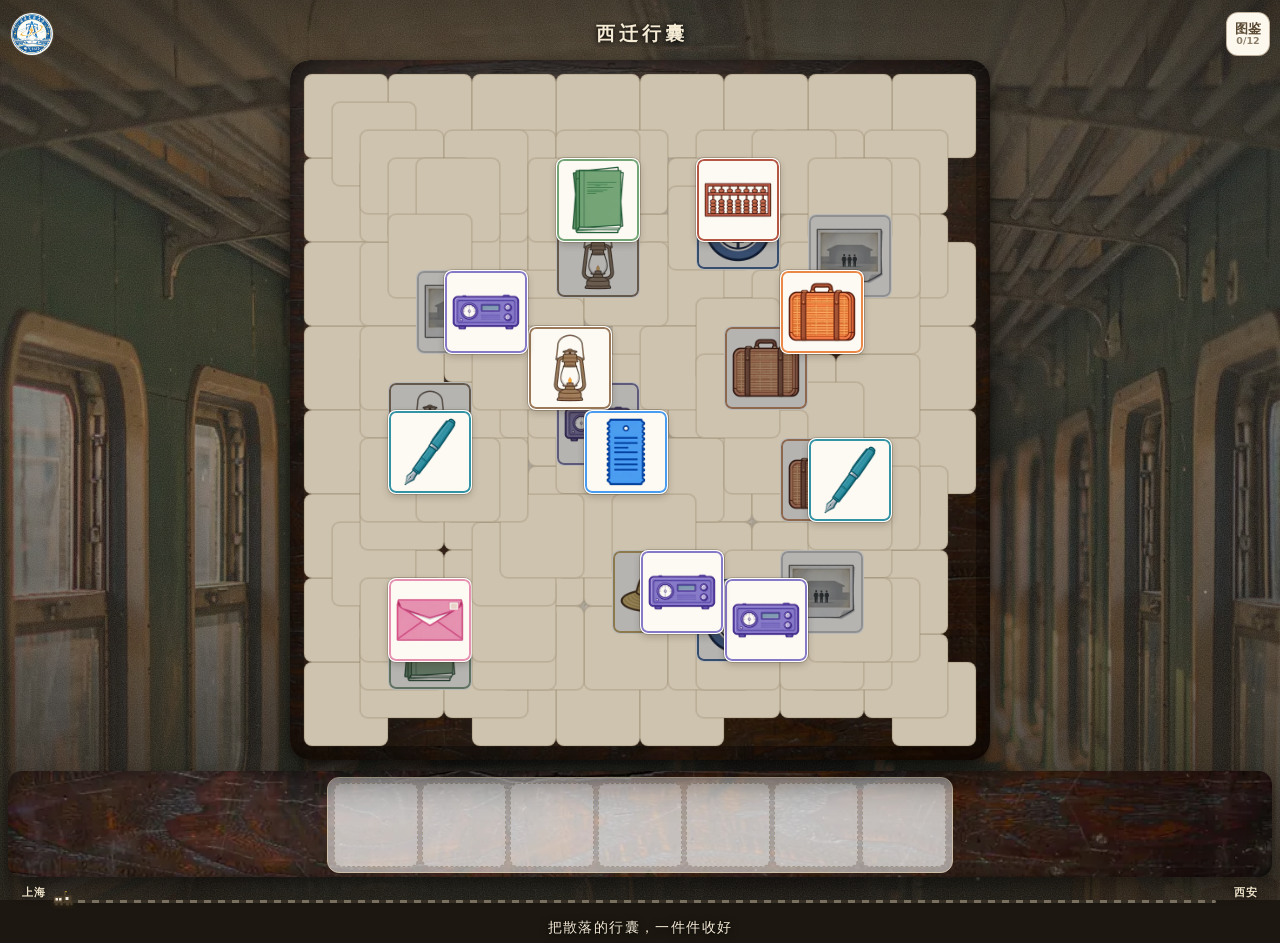
==== commit 0cf884e3: "修色框在牌堆里不显示：.tile.on-board 和 .tile.blocked 里的 box-shadow 是整条覆盖，把本色描边顶掉了；两条都补上 inset 描边；版本 v18" ====
--- a/game/index.html
+++ b/game/index.html
@@ -7,7 +7,7 @@
   <meta name="theme-color" content="#f3ece2">
   <title>西迁行囊 · 三消小游戏</title>
   <!-- 相对路径引用，所以双击 index.html（file://）和放到静态托管上都能用 -->
-  <link rel="stylesheet" href="style.css?v=2026-10-11-17">
+  <link rel="stylesheet" href="style.css?v=2026-10-11-18">
 </head>
 <body>
 
@@ -164,12 +164,12 @@
     </div>
   </div>
 
-  <script src="tile-story.js?v=2026-10-11-17"></script>
-  <script src="stats-config.js?v=2026-10-11-17"></script>
-  <script src="stats.js?v=2026-10-11-17"></script>
-  <script src="sfx.js?v=2026-10-11-17"></script>
-  <script src="game.js?v=2026-10-11-17"></script>
+  <script src="tile-story.js?v=2026-10-11-18"></script>
+  <script src="stats-config.js?v=2026-10-11-18"></script>
+  <script src="stats.js?v=2026-10-11-18"></script>
+  <script src="sfx.js?v=2026-10-11-18"></script>
+  <script src="game.js?v=2026-10-11-18"></script>
   <!-- fx.js 放最后：它要在 game.js 定义完、页面元素都在之后再挂动效 -->
-  <script src="fx.js?v=2026-10-11-17"></script>
+  <script src="fx.js?v=2026-10-11-18"></script>
 </body>
 </html>
--- a/game/style.css
+++ b/game/style.css
@@ -300,7 +300,10 @@
 .tile.blocked {
   opacity: 0.82;
   filter: grayscale(0.15) brightness(0.97);
-  box-shadow: none;
+  /* ⚠️ 不能写 box-shadow: none —— box-shadow 是整条覆盖的，
+   * 那样会把「本色描边」一起抹掉，这一档就看不到色框了。
+   * 这里只留描边、去掉投影：保住色框，同时表示"被压住了、没有浮起感"。 */
+  box-shadow: inset 0 0 0 2px var(--tile-ink, rgba(140, 122, 95, 0.45));
   cursor: not-allowed;
   pointer-events: none;
 }
@@ -946,9 +949,18 @@
   transform: scale(0.94);
   filter: brightness(0.95);
 }
-/* 能点的牌轻微「浮起」，暗示可以点（只作用于能点的那一档） */
+/* 能点的牌轻微「浮起」，暗示可以点（只作用于能点的那一档）
+ *
+ * ⚠️ 这条规则必须把「本色描边」一起写上：
+ * box-shadow 是整条覆盖的，不是叠加的 ——
+ * 这里如果只写投影，就会把 .tile.has-img 里那圈 inset 描边整条顶掉
+ * （牌堆里的牌都带 .on-board，所以方片区看不到色框；
+ *   卡槽里的牌没有 .on-board，色框反而正常 —— 之前就是这个现象）。 */
 .tile.on-board:not(.blocked):not(.deep-blocked) {
-  box-shadow: 0 0 0 1px rgba(60, 45, 25, 0.16), 0 3px 7px rgba(60, 45, 25, 0.24);
+  box-shadow:
+    inset 0 0 0 2px var(--tile-ink, rgba(140, 122, 95, 0.45)),
+    0 0 0 1px rgba(60, 45, 25, 0.22),
+    0 3px 7px rgba(60, 45, 25, 0.24);
 }
 
 /* ---------- ⑤ 消除粒子 ---------- */
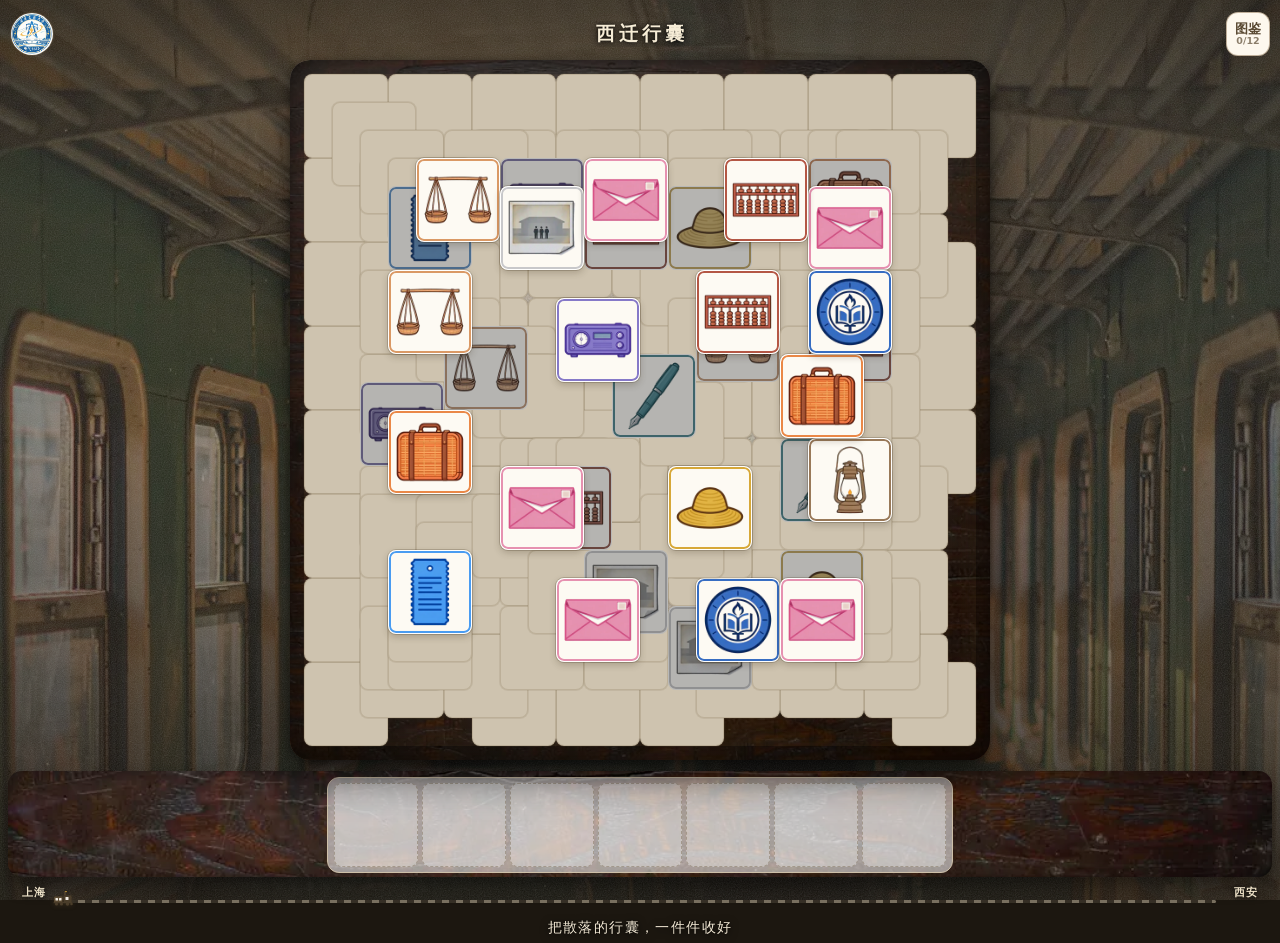
==== commit d90d0e37: "引导弹窗加游戏介绍（玩法/讲究/可看/做法/出处）；弹窗加高度上限可滚动，避免按钮被挤出屏幕；版本 v19" ====
--- a/game/index.html
+++ b/game/index.html
@@ -7,7 +7,7 @@
   <meta name="theme-color" content="#f3ece2">
   <title>西迁行囊 · 三消小游戏</title>
   <!-- 相对路径引用，所以双击 index.html（file://）和放到静态托管上都能用 -->
-  <link rel="stylesheet" href="style.css?v=2026-10-11-18">
+  <link rel="stylesheet" href="style.css?v=2026-10-11-19">
 </head>
 <body>
 
@@ -117,6 +117,26 @@
     <div class="modal-card escape-card">
       <h2 id="escapeTitle">建议用浏览器打开</h2>
       <p id="escapeLead" class="escape-lead"></p>
+      <!-- 游戏介绍：让第一次打开的人知道这是什么、谁做的、怎么做的。
+           放在"换浏览器"提示的下面，先讲清楚价值，再说怎么换。 -->
+      <div id="escapeIntro" class="escape-intro">
+        <p class="ei-lead">
+          一款以西迁为主题的<b>三消小游戏</b>。翻开一张张牌，把散落的行囊收进行囊，
+          也把十二件物品背后的故事一并收好。
+        </p>
+        <ul class="ei-list">
+          <li><b>玩法</b>　144 张牌、12 类物品，三张相同即消除。牌堆分四层叠压，被压住的点不了；
+              底栏只有 7 格，满格且凑不出三张就算输。</li>
+          <li><b>讲究</b>　难度会跟着你走：上一局用了复活，下一局就给你铺一条好走的路；
+              没用复活，下一局直接把牌打散。</li>
+          <li><b>可看</b>　消掉一组牌就解锁一段知识点，集齐十二件即收满图鉴——
+              从「党的决定就是我们的行动」到「迁校不仅是迁，最难的其实是建」。</li>
+          <li><b>做法</b>　全部手写：没有框架、没有第三方库、不加载任何在线资源，
+              下载完就能离线玩。牌面插画由班上同学绘制，页面用纯 HTML + CSS + 原生 JS 写成，
+              音效也是代码现场合成的（所以一个音频文件都没有）。</li>
+          <li><b>出处</b>　电气 2615 班团日活动作品。</li>
+        </ul>
+      </div>
       <p id="escapeHowto" class="escape-howto"></p>
       <p id="escapeUrl" class="escape-url" tabindex="0"></p>
       <p id="escapeHint" class="escape-hint"></p>
@@ -164,12 +184,12 @@
     </div>
   </div>
 
-  <script src="tile-story.js?v=2026-10-11-18"></script>
-  <script src="stats-config.js?v=2026-10-11-18"></script>
-  <script src="stats.js?v=2026-10-11-18"></script>
-  <script src="sfx.js?v=2026-10-11-18"></script>
-  <script src="game.js?v=2026-10-11-18"></script>
+  <script src="tile-story.js?v=2026-10-11-19"></script>
+  <script src="stats-config.js?v=2026-10-11-19"></script>
+  <script src="stats.js?v=2026-10-11-19"></script>
+  <script src="sfx.js?v=2026-10-11-19"></script>
+  <script src="game.js?v=2026-10-11-19"></script>
   <!-- fx.js 放最后：它要在 game.js 定义完、页面元素都在之后再挂动效 -->
-  <script src="fx.js?v=2026-10-11-18"></script>
+  <script src="fx.js?v=2026-10-11-19"></script>
 </body>
 </html>
--- a/game/style.css
+++ b/game/style.css
@@ -442,6 +442,13 @@
   padding: 22px 20px 18px;
   text-align: center;
   box-shadow: 0 10px 30px rgba(30, 22, 12, 0.30);
+  /* 高度上限 + 内部滚动：
+     引导弹窗加了一段游戏介绍，内容变长；
+     手机上不限制高度的话，底部的按钮会被挤出屏幕外，用户点不到。
+     留 88vh 是为了上下还能看到一点遮罩背景，不像全屏页面。 */
+  max-height: 88vh;
+  overflow-y: auto;
+  -webkit-overflow-scrolling: touch;
 }
 
 .modal-card h2 {
@@ -748,7 +755,11 @@
  * （它们的工具栏还会把页面挤矮一点），只能在页面里教用户手动切过去。
  * ==========================================================================*/
 .escape-card {
-  max-width: 320px;
+  /* 比其它弹窗宽一点：里面是成段的介绍文字，太窄会读得很累 */
+  max-width: 360px;
+  text-align: left;
+  /* 底部多留一点：滚到底时两个按钮不会贴着最后一行文字 */
+  padding-bottom: 16px;
 }
 .escape-lead {
   margin: 0 0 12px !important;
@@ -1310,3 +1321,67 @@
   color: #efe3c9;
   text-shadow: 0 1px 5px rgba(0, 0, 0, 0.90);
 }
+
+
+/* ============================================================================
+ * 欢迎弹窗里的「游戏介绍」
+ * ----------------------------------------------------------------------------
+ * 位置：换浏览器提示的下方、"怎么换"的上方。
+ * 排版按「小标题 + 说明」一行一条，左对齐 —— 成段文字居中会很难读。
+ * ==========================================================================*/
+.escape-intro {
+  margin: 14px 0 14px;
+  padding: 12px 12px 10px;
+  background: #f7f2e7;
+  border: 1px solid rgba(150, 128, 96, 0.22);
+  border-radius: 10px;
+}
+
+.escape-intro .ei-lead {
+  margin: 0 0 10px;
+  font-size: 13.5px;
+  line-height: 1.7;
+  color: #3b3226;
+}
+
+.escape-intro .ei-lead b {
+  color: #a94a2c;
+  font-weight: 700;
+}
+
+.escape-intro .ei-list {
+  margin: 0;
+  padding: 0;
+  list-style: none;
+}
+
+.escape-intro .ei-list li {
+  position: relative;
+  margin: 0 0 8px;
+  padding-left: 2px;
+  font-size: 12.5px;
+  line-height: 1.72;
+  color: #5c5040;
+}
+
+.escape-intro .ei-list li:last-child {
+  margin-bottom: 0;
+}
+
+.escape-intro .ei-list b {
+  display: inline-block;
+  min-width: 34px;
+  margin-right: 4px;
+  font-weight: 700;
+  color: #8a6b3f;
+}
+
+/* 矮屏上把介绍再压紧一点，尽量少滚动 */
+@media (max-height: 700px) {
+  .escape-intro {
+    margin: 10px 0;
+    padding: 10px 10px 8px;
+  }
+  .escape-intro .ei-lead { font-size: 12.5px; margin-bottom: 8px; }
+  .escape-intro .ei-list li { font-size: 12px; line-height: 1.6; margin-bottom: 6px; }
+}
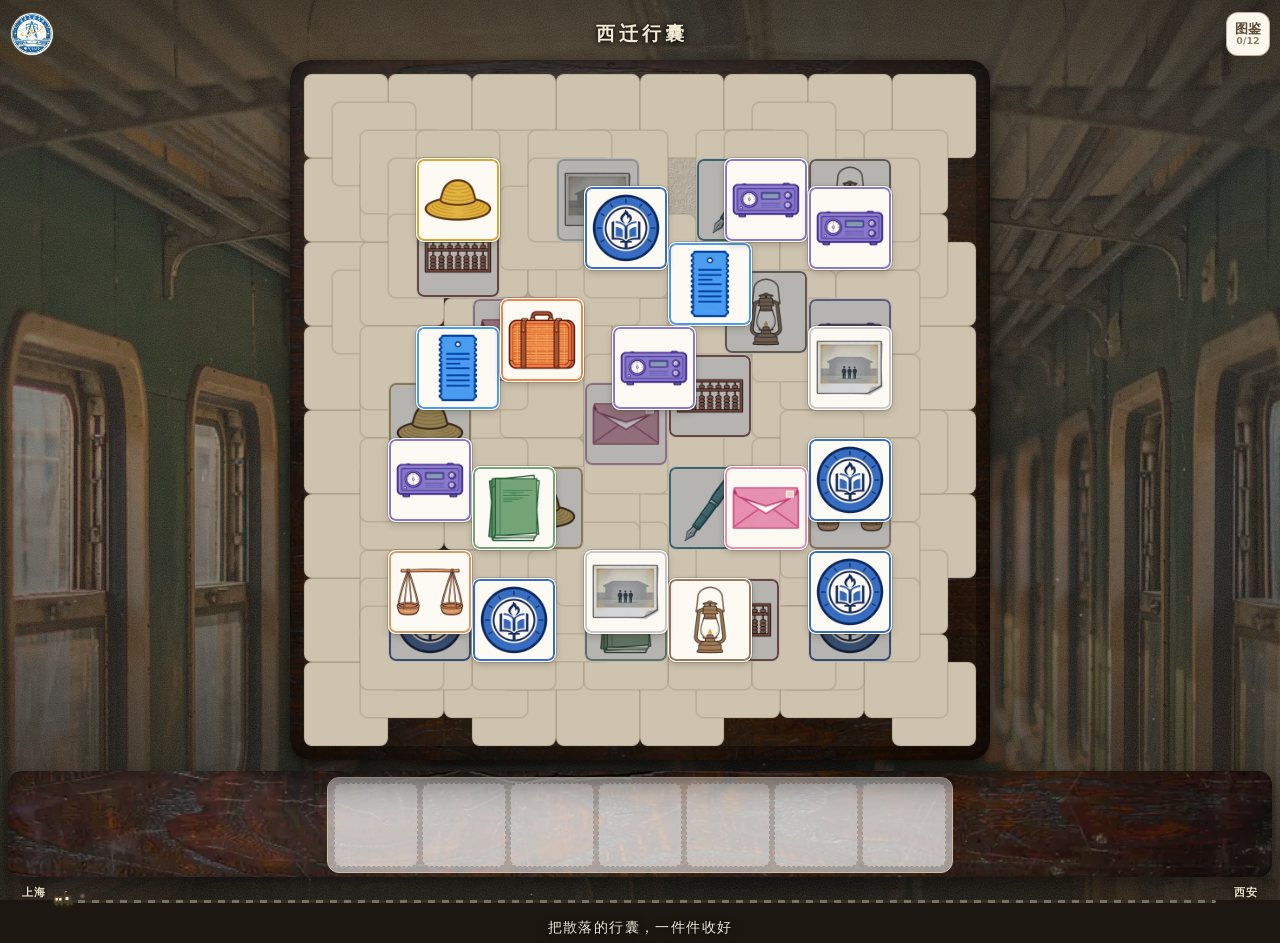
==== commit 42ed4fa9: "游戏介绍改定稿：以沉浸感为主（历史背景+故事+落款），玩法只留「三张相同即消除」；删掉难度机制说明（暗牌不能让玩家发现）；版本 v20" ====
--- a/game/index.html
+++ b/game/index.html
@@ -7,7 +7,7 @@
   <meta name="theme-color" content="#f3ece2">
   <title>西迁行囊 · 三消小游戏</title>
   <!-- 相对路径引用，所以双击 index.html（file://）和放到静态托管上都能用 -->
-  <link rel="stylesheet" href="style.css?v=2026-10-11-19">
+  <link rel="stylesheet" href="style.css?v=2026-10-11-20">
 </head>
 <body>
 
@@ -117,25 +117,26 @@
     <div class="modal-card escape-card">
       <h2 id="escapeTitle">建议用浏览器打开</h2>
       <p id="escapeLead" class="escape-lead"></p>
-      <!-- 游戏介绍：让第一次打开的人知道这是什么、谁做的、怎么做的。
-           放在"换浏览器"提示的下面，先讲清楚价值，再说怎么换。 -->
+      <!-- 游戏介绍（沉浸感优先，规则只留一句）
+           ⚠️ 刻意不写的东西：
+             · 底栏几格、牌堆几层、怎么算输 —— 玩家点两下就懂
+             · 「上一局复活过，下一局会变简单」 —— 这是暗牌，说了玩家会故意送局
+           ⚠️ 也不要写技术细节（无框架/无依赖/音效合成），读者不关心。 -->
       <div id="escapeIntro" class="escape-intro">
         <p class="ei-lead">
-          一款以西迁为主题的<b>三消小游戏</b>。翻开一张张牌，把散落的行囊收进行囊，
-          也把十二件物品背后的故事一并收好。
+          一款以西迁为主题的<b>三消小游戏</b>。
         </p>
-        <ul class="ei-list">
-          <li><b>玩法</b>　144 张牌、12 类物品，三张相同即消除。牌堆分四层叠压，被压住的点不了；
-              底栏只有 7 格，满格且凑不出三张就算输。</li>
-          <li><b>讲究</b>　难度会跟着你走：上一局用了复活，下一局就给你铺一条好走的路；
-              没用复活，下一局直接把牌打散。</li>
-          <li><b>可看</b>　消掉一组牌就解锁一段知识点，集齐十二件即收满图鉴——
-              从「党的决定就是我们的行动」到「迁校不仅是迁，最难的其实是建」。</li>
-          <li><b>做法</b>　全部手写：没有框架、没有第三方库、不加载任何在线资源，
-              下载完就能离线玩。牌面插画由班上同学绘制，页面用纯 HTML + CSS + 原生 JS 写成，
-              音效也是代码现场合成的（所以一个音频文件都没有）。</li>
-          <li><b>出处</b>　电气 2615 班团日活动作品。</li>
-        </ul>
+        <p class="ei-story">
+          1956 年，一所大学从上海搬到西安。师生们把家当装进箱子，
+          一件件写上姓名，带上火车。
+        </p>
+        <p class="ei-story">
+          翻开一张张牌，把散落的行囊收好 —— 十二件物品，
+          每一件背后都有一段西迁路上的故事。
+        </p>
+        <p class="ei-story">三张相同即消除。</p>
+        <p class="ei-story">收齐这十二件，你会知道这一路是怎么走过来的。</p>
+        <p class="ei-sign">—— 电气 2615 班团日活动作品</p>
       </div>
       <p id="escapeHowto" class="escape-howto"></p>
       <p id="escapeUrl" class="escape-url" tabindex="0"></p>
@@ -184,12 +185,12 @@
     </div>
   </div>
 
-  <script src="tile-story.js?v=2026-10-11-19"></script>
-  <script src="stats-config.js?v=2026-10-11-19"></script>
-  <script src="stats.js?v=2026-10-11-19"></script>
-  <script src="sfx.js?v=2026-10-11-19"></script>
-  <script src="game.js?v=2026-10-11-19"></script>
+  <script src="tile-story.js?v=2026-10-11-20"></script>
+  <script src="stats-config.js?v=2026-10-11-20"></script>
+  <script src="stats.js?v=2026-10-11-20"></script>
+  <script src="sfx.js?v=2026-10-11-20"></script>
+  <script src="game.js?v=2026-10-11-20"></script>
   <!-- fx.js 放最后：它要在 game.js 定义完、页面元素都在之后再挂动效 -->
-  <script src="fx.js?v=2026-10-11-19"></script>
+  <script src="fx.js?v=2026-10-11-20"></script>
 </body>
 </html>
--- a/game/style.css
+++ b/game/style.css
@@ -1329,51 +1329,55 @@
  * 位置：换浏览器提示的下方、"怎么换"的上方。
  * 排版按「小标题 + 说明」一行一条，左对齐 —— 成段文字居中会很难读。
  * ==========================================================================*/
+/* ============================================================================
+ * 欢迎弹窗里的「游戏介绍」
+ * ----------------------------------------------------------------------------
+ * 排版按「分段短句」而不是列表：这段的目的不是讲规则，是营造氛围，
+ * 一行一条的列表会读成说明书。
+ * ==========================================================================*/
 .escape-intro {
   margin: 14px 0 14px;
-  padding: 12px 12px 10px;
+  padding: 13px 13px 11px;
   background: #f7f2e7;
   border: 1px solid rgba(150, 128, 96, 0.22);
   border-radius: 10px;
 }
 
+/* 首句：这是什么 */
 .escape-intro .ei-lead {
-  margin: 0 0 10px;
-  font-size: 13.5px;
-  line-height: 1.7;
+  margin: 0 0 11px;
+  font-size: 14px;
+  line-height: 1.6;
   color: #3b3226;
 }
-
 .escape-intro .ei-lead b {
   color: #a94a2c;
   font-weight: 700;
 }
 
-.escape-intro .ei-list {
-  margin: 0;
-  padding: 0;
-  list-style: none;
-}
-
-.escape-intro .ei-list li {
-  position: relative;
-  margin: 0 0 8px;
-  padding-left: 2px;
-  font-size: 12.5px;
-  line-height: 1.72;
+/* 正文：历史背景与故事，缩进一点、颜色淡一点，读起来像旁白 */
+.escape-intro .ei-story {
+  margin: 0 0 9px;
+  padding-left: 9px;
+  border-left: 2px solid rgba(169, 74, 44, 0.28);
+  font-size: 13px;
+  line-height: 1.78;
   color: #5c5040;
 }
-
-.escape-intro .ei-list li:last-child {
+.escape-intro .ei-story:last-of-type {
   margin-bottom: 0;
 }
 
-.escape-intro .ei-list b {
-  display: inline-block;
-  min-width: 34px;
-  margin-right: 4px;
-  font-weight: 700;
-  color: #8a6b3f;
+/* 落款 */
+.escape-intro .ei-sign {
+  margin: 12px 0 0;
+  padding-top: 9px;
+  border-top: 1px solid rgba(150, 128, 96, 0.22);
+  font-size: 12px;
+  line-height: 1.5;
+  text-align: right;
+  color: #8a7d69;
+  letter-spacing: 0.03em;
 }
 
 /* 矮屏上把介绍再压紧一点，尽量少滚动 */
@@ -1382,6 +1386,7 @@
     margin: 10px 0;
     padding: 10px 10px 8px;
   }
-  .escape-intro .ei-lead { font-size: 12.5px; margin-bottom: 8px; }
-  .escape-intro .ei-list li { font-size: 12px; line-height: 1.6; margin-bottom: 6px; }
-}
+  .escape-intro .ei-lead { font-size: 13px; margin-bottom: 9px; }
+  .escape-intro .ei-story { font-size: 12px; line-height: 1.68; margin-bottom: 7px; }
+  .escape-intro .ei-sign { margin-top: 10px; padding-top: 8px; font-size: 11.5px; }
+}
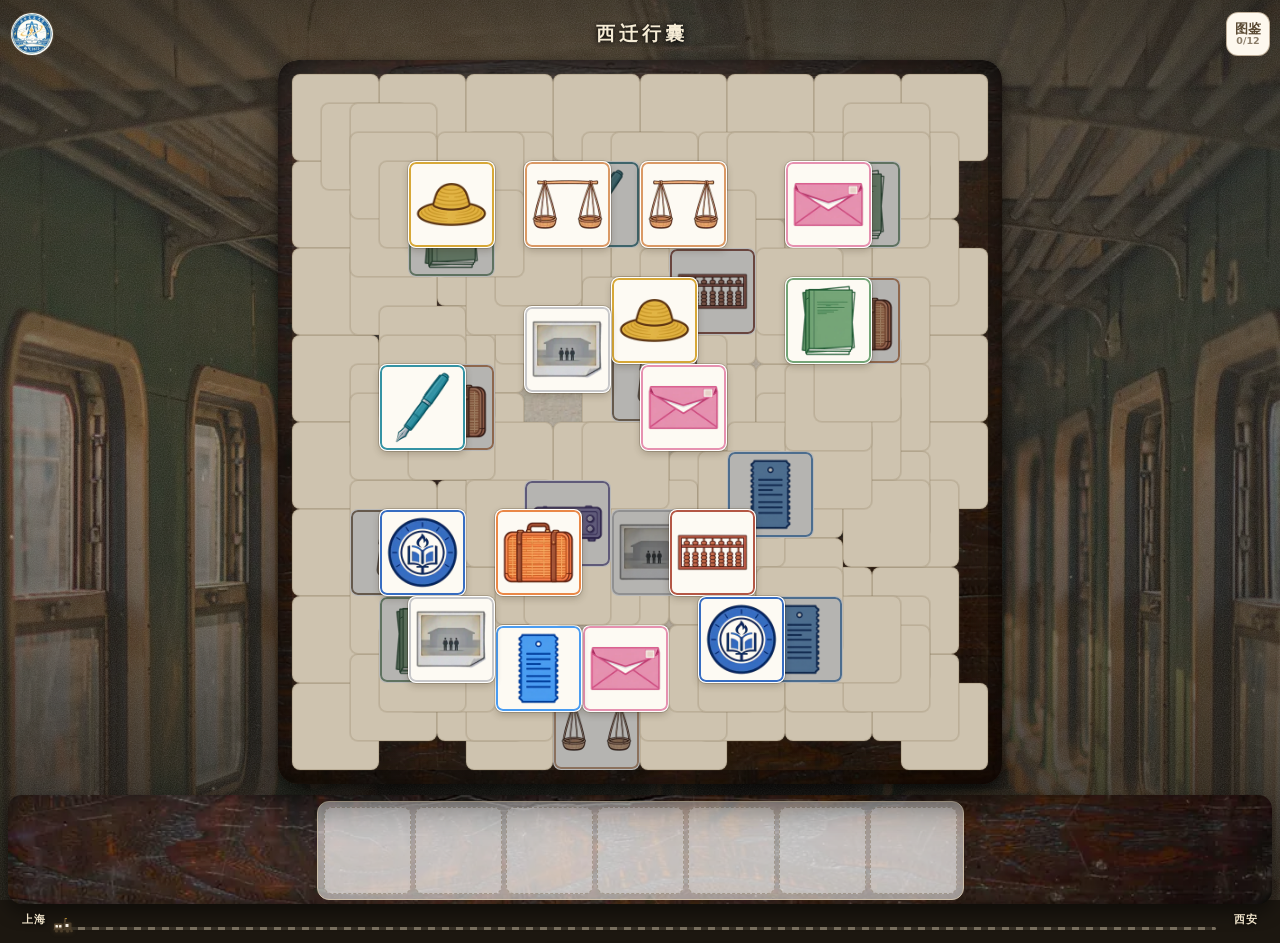
==== commit 4fee79f2: "压图：card-panel-cut 885KB→25KB(1024→512px)、class-badge 302KB→8KB(1254→128px)，用无头Chrome Canvas出WebP；首屏资" ====
--- a/game/index.html
+++ b/game/index.html
@@ -7,7 +7,7 @@
   <meta name="theme-color" content="#f3ece2">
   <title>西迁行囊 · 三消小游戏</title>
   <!-- 相对路径引用，所以双击 index.html（file://）和放到静态托管上都能用 -->
-  <link rel="stylesheet" href="style.css?v=2026-10-11-20">
+  <link rel="stylesheet" href="style.css?v=2026-10-11-21">
 </head>
 <body>
 
@@ -30,8 +30,8 @@
 
   <!-- 顶部一行：左班徽 / 中标题 / 右图鉴按钮 -->
   <div id="topBar">
-    <!-- 班级班徽（放 assets/class-badge.jpg；想换成别的图改 src 即可） -->
-    <img id="classBadge" class="top-badge" src="assets/class-badge.jpg" alt="电气 2615 班徽" draggable="false">
+    <!-- 班级班徽（放 assets/class-badge.webp；想换成别的图改 src 即可） -->
+    <img id="classBadge" class="top-badge" src="assets/class-badge.webp" alt="电气 2615 班徽" draggable="false">
 
     <h1 id="gameTitle" class="top-title">西迁行囊</h1>
 
@@ -185,12 +185,12 @@
     </div>
   </div>
 
-  <script src="tile-story.js?v=2026-10-11-20"></script>
-  <script src="stats-config.js?v=2026-10-11-20"></script>
-  <script src="stats.js?v=2026-10-11-20"></script>
-  <script src="sfx.js?v=2026-10-11-20"></script>
-  <script src="game.js?v=2026-10-11-20"></script>
+  <script src="tile-story.js?v=2026-10-11-21"></script>
+  <script src="stats-config.js?v=2026-10-11-21"></script>
+  <script src="stats.js?v=2026-10-11-21"></script>
+  <script src="sfx.js?v=2026-10-11-21"></script>
+  <script src="game.js?v=2026-10-11-21"></script>
   <!-- fx.js 放最后：它要在 game.js 定义完、页面元素都在之后再挂动效 -->
-  <script src="fx.js?v=2026-10-11-20"></script>
+  <script src="fx.js?v=2026-10-11-21"></script>
 </body>
 </html>
--- a/game/style.css
+++ b/game/style.css
@@ -1281,7 +1281,7 @@
   inset: 0;
   z-index: 0;
   pointer-events: none;
-  background-image: url("assets/card-panel-cut.png");
+  background-image: url("assets/card-panel-cut.webp");
   background-size: 100% 100%;
   background-repeat: no-repeat;
   border-radius: 14px;
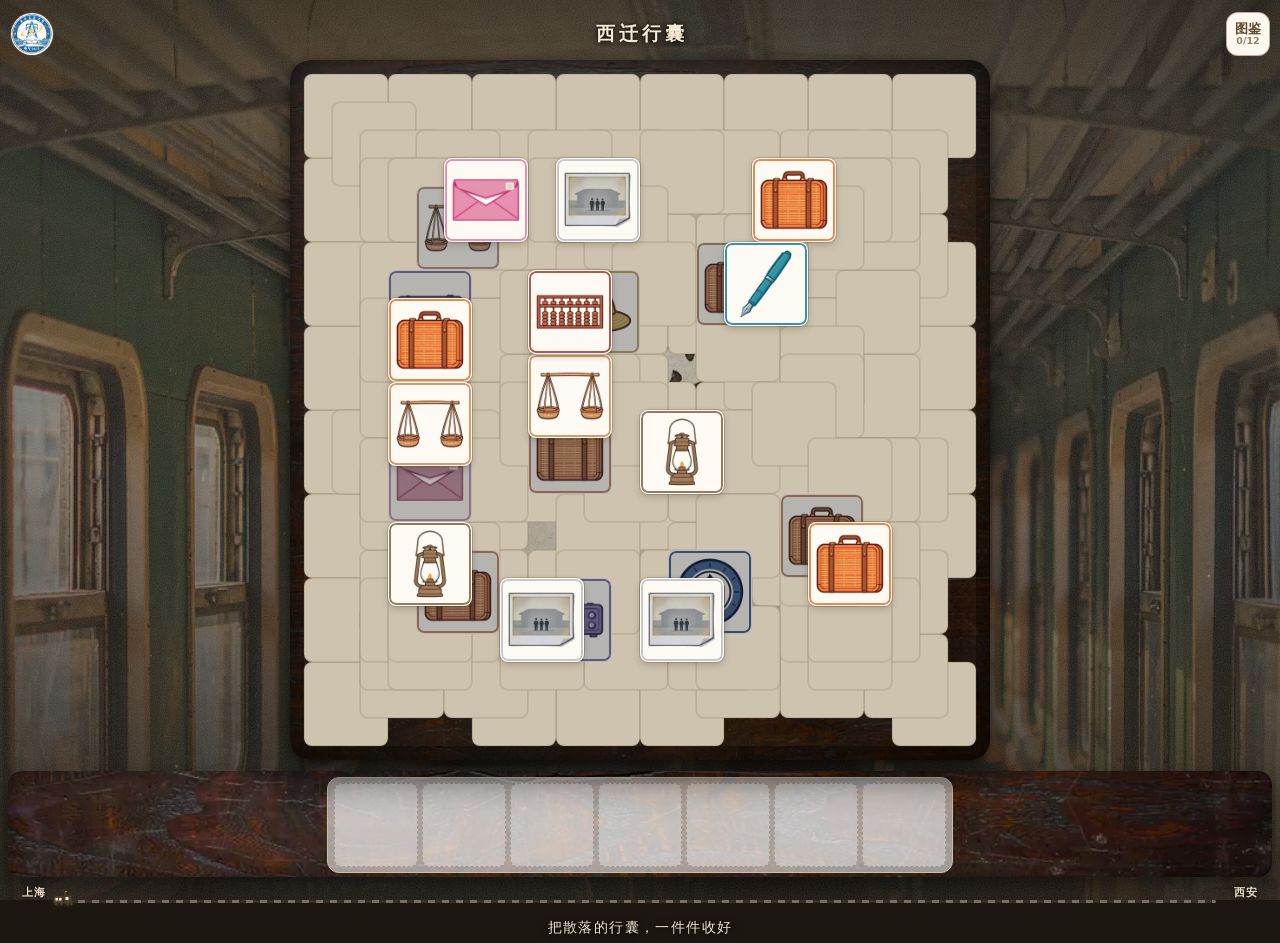
==== commit 03577404: "卡面写上「迁校不仅是迁，最难的其实是建」：叠一层透明墨迹（出图模型写好、程序自动擦掉书名号和水印后抠出）；消牌即可自然露出文字；版本 v22" ====
--- a/game/index.html
+++ b/game/index.html
@@ -7,7 +7,7 @@
   <meta name="theme-color" content="#f3ece2">
   <title>西迁行囊 · 三消小游戏</title>
   <!-- 相对路径引用，所以双击 index.html（file://）和放到静态托管上都能用 -->
-  <link rel="stylesheet" href="style.css?v=2026-10-11-21">
+  <link rel="stylesheet" href="style.css?v=2026-10-11-22">
 </head>
 <body>
 
@@ -185,12 +185,12 @@
     </div>
   </div>
 
-  <script src="tile-story.js?v=2026-10-11-21"></script>
-  <script src="stats-config.js?v=2026-10-11-21"></script>
-  <script src="stats.js?v=2026-10-11-21"></script>
-  <script src="sfx.js?v=2026-10-11-21"></script>
-  <script src="game.js?v=2026-10-11-21"></script>
+  <script src="tile-story.js?v=2026-10-11-22"></script>
+  <script src="stats-config.js?v=2026-10-11-22"></script>
+  <script src="stats.js?v=2026-10-11-22"></script>
+  <script src="sfx.js?v=2026-10-11-22"></script>
+  <script src="game.js?v=2026-10-11-22"></script>
   <!-- fx.js 放最后：它要在 game.js 定义完、页面元素都在之后再挂动效 -->
-  <script src="fx.js?v=2026-10-11-21"></script>
+  <script src="fx.js?v=2026-10-11-22"></script>
 </body>
 </html>
--- a/game/style.css
+++ b/game/style.css
@@ -1281,9 +1281,26 @@
   inset: 0;
   z-index: 0;
   pointer-events: none;
-  background-image: url("assets/card-panel-cut.webp");
-  background-size: 100% 100%;
-  background-repeat: no-repeat;
+  /* 两层背景（先写的在上面）：
+   *   ① card-text.webp  纸上那两行字（透明底墨迹层，出图模型写好、我们抠出来的）
+   *   ② card-panel-cut  做旧纸面
+   *
+   * ⚠️ 文字层【不能】用 100% 100% 铺满：
+   * 原图是竖版（226×603），铺到正方形棋盘上会被横向拉宽近三倍，字就毁了。
+   * 所以按【高度】缩放（auto 76%）保持原比例，宽度由比例自动算出来。
+   *
+   * ⚠️ 透明度和纸面共用（整元素的 opacity）：
+   * 这样墨迹也会被纸"吃"进去一点，看着像印在纸上，而不是浮在上面。 */
+  background-image:
+    url("assets/card-text.webp"),
+    url("assets/card-panel-cut.webp");
+  background-size:
+    auto 82%,
+    100% 100%;
+  background-position:
+    center 50%,
+    center;
+  background-repeat: no-repeat, no-repeat;
   border-radius: 14px;
   /* 透明度是关键：太实就成一块死纸，看不到木纹；
      太透牌面又会和木纹打架。0.84 实测刚好 —— 木纹隐约可见，牌面依然清楚。 */
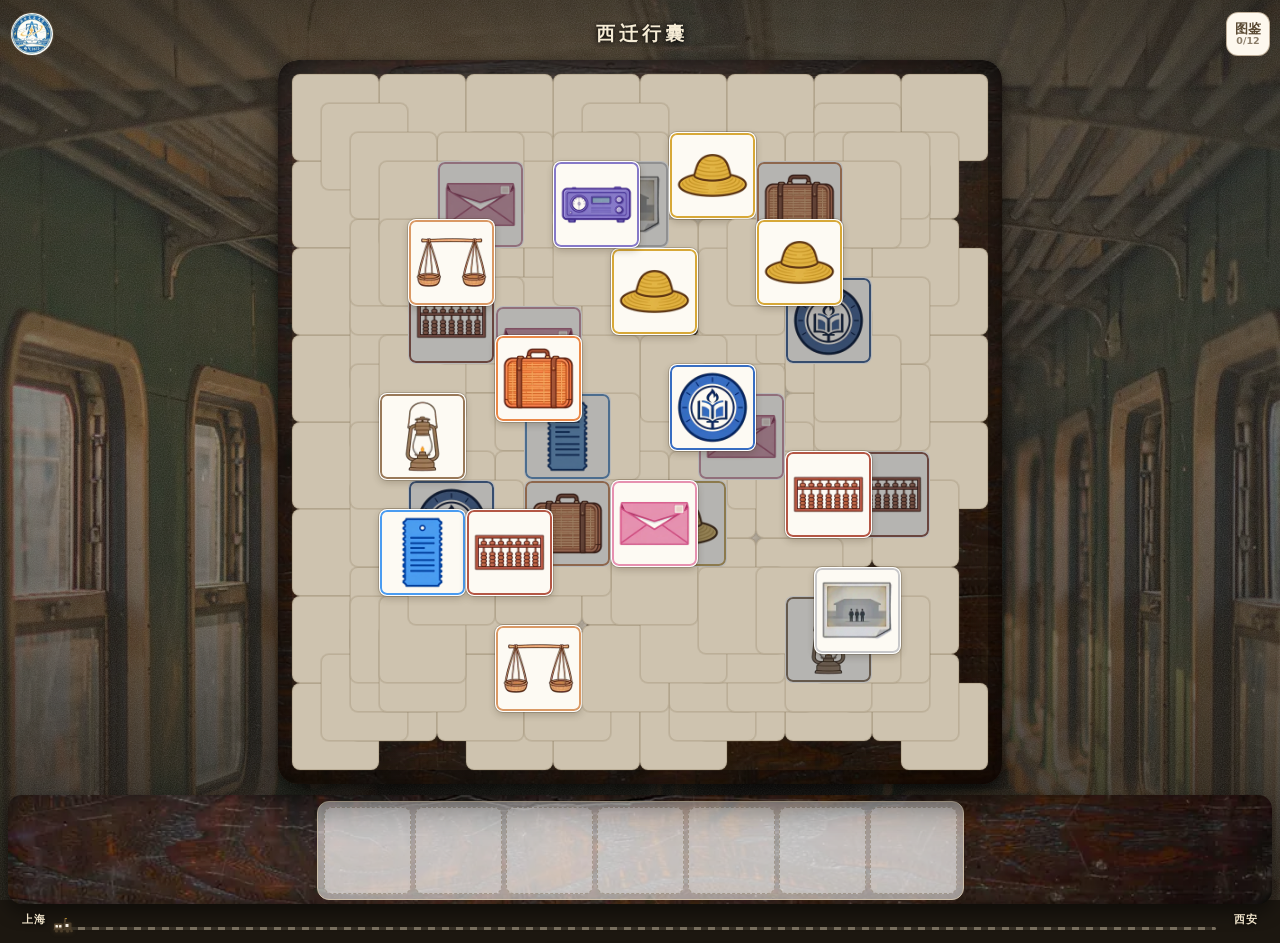
==== commit 518c2ab1: "极限关卡接入（藏在 ?level=ultra 后面，默认体验不变）；版本 v23" ====
--- a/game/index.html
+++ b/game/index.html
@@ -7,7 +7,7 @@
   <meta name="theme-color" content="#f3ece2">
   <title>西迁行囊 · 三消小游戏</title>
   <!-- 相对路径引用，所以双击 index.html（file://）和放到静态托管上都能用 -->
-  <link rel="stylesheet" href="style.css?v=2026-10-11-22">
+  <link rel="stylesheet" href="style.css?v=2026-10-11-23">
 </head>
 <body>
 
@@ -185,12 +185,12 @@
     </div>
   </div>
 
-  <script src="tile-story.js?v=2026-10-11-22"></script>
-  <script src="stats-config.js?v=2026-10-11-22"></script>
-  <script src="stats.js?v=2026-10-11-22"></script>
-  <script src="sfx.js?v=2026-10-11-22"></script>
-  <script src="game.js?v=2026-10-11-22"></script>
+  <script src="tile-story.js?v=2026-10-11-23"></script>
+  <script src="stats-config.js?v=2026-10-11-23"></script>
+  <script src="stats.js?v=2026-10-11-23"></script>
+  <script src="sfx.js?v=2026-10-11-23"></script>
+  <script src="game.js?v=2026-10-11-23"></script>
   <!-- fx.js 放最后：它要在 game.js 定义完、页面元素都在之后再挂动效 -->
-  <script src="fx.js?v=2026-10-11-22"></script>
+  <script src="fx.js?v=2026-10-11-23"></script>
 </body>
 </html>
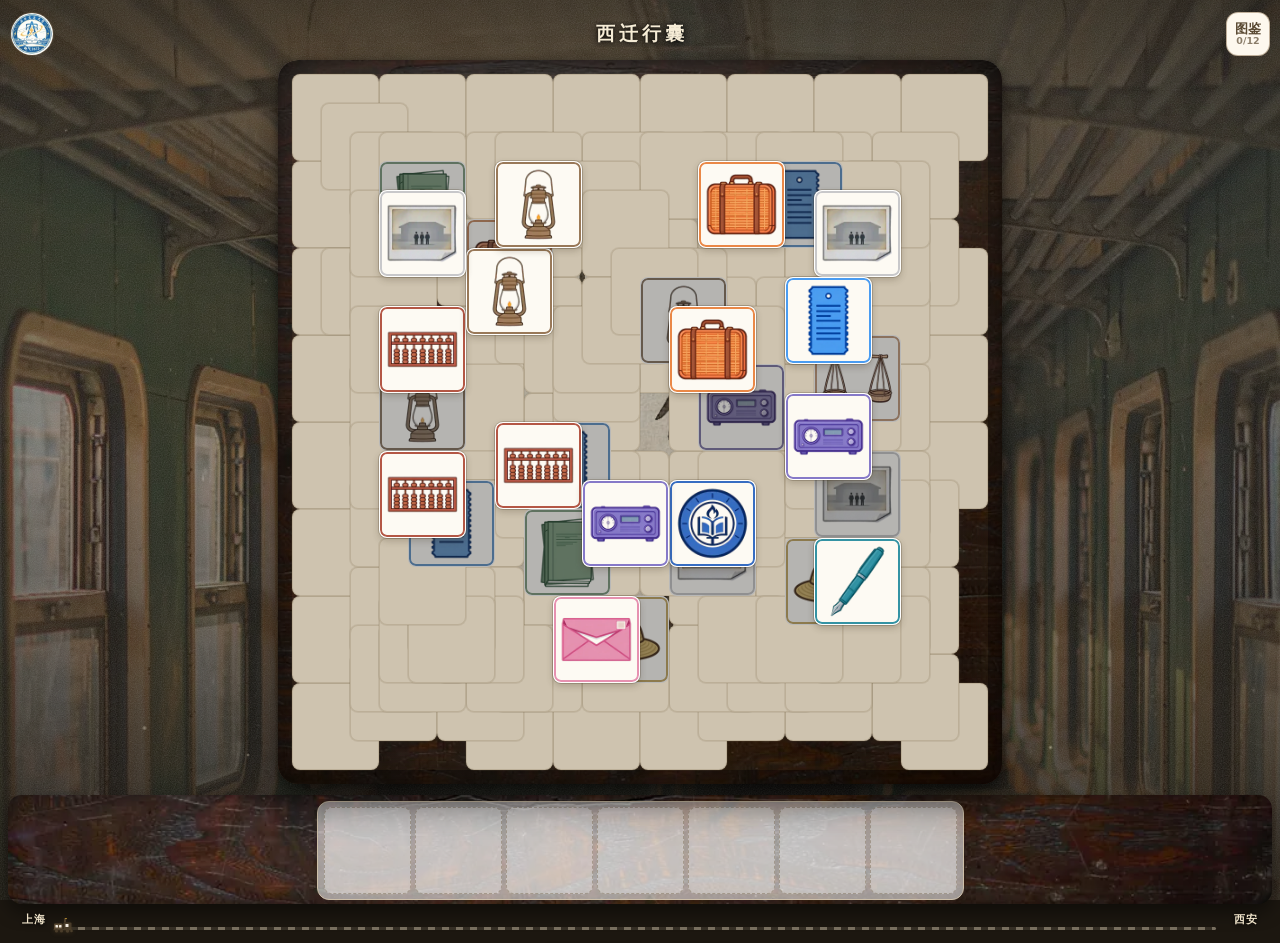
==== commit 9d4a44ac: "修版本号：index.html/win.html 的引用从 v23 改到 v24（上一版替换规则写错，没换到，导致 URL 未变、客户端不会重拉）" ====
--- a/game/index.html
+++ b/game/index.html
@@ -7,7 +7,7 @@
   <meta name="theme-color" content="#f3ece2">
   <title>西迁行囊 · 三消小游戏</title>
   <!-- 相对路径引用，所以双击 index.html（file://）和放到静态托管上都能用 -->
-  <link rel="stylesheet" href="style.css?v=2026-10-11-23">
+  <link rel="stylesheet" href="style.css?v=2026-10-11-24">
 </head>
 <body>
 
@@ -185,12 +185,12 @@
     </div>
   </div>
 
-  <script src="tile-story.js?v=2026-10-11-23"></script>
-  <script src="stats-config.js?v=2026-10-11-23"></script>
-  <script src="stats.js?v=2026-10-11-23"></script>
-  <script src="sfx.js?v=2026-10-11-23"></script>
-  <script src="game.js?v=2026-10-11-23"></script>
+  <script src="tile-story.js?v=2026-10-11-24"></script>
+  <script src="stats-config.js?v=2026-10-11-24"></script>
+  <script src="stats.js?v=2026-10-11-24"></script>
+  <script src="sfx.js?v=2026-10-11-24"></script>
+  <script src="game.js?v=2026-10-11-24"></script>
   <!-- fx.js 放最后：它要在 game.js 定义完、页面元素都在之后再挂动效 -->
-  <script src="fx.js?v=2026-10-11-23"></script>
+  <script src="fx.js?v=2026-10-11-24"></script>
 </body>
 </html>
